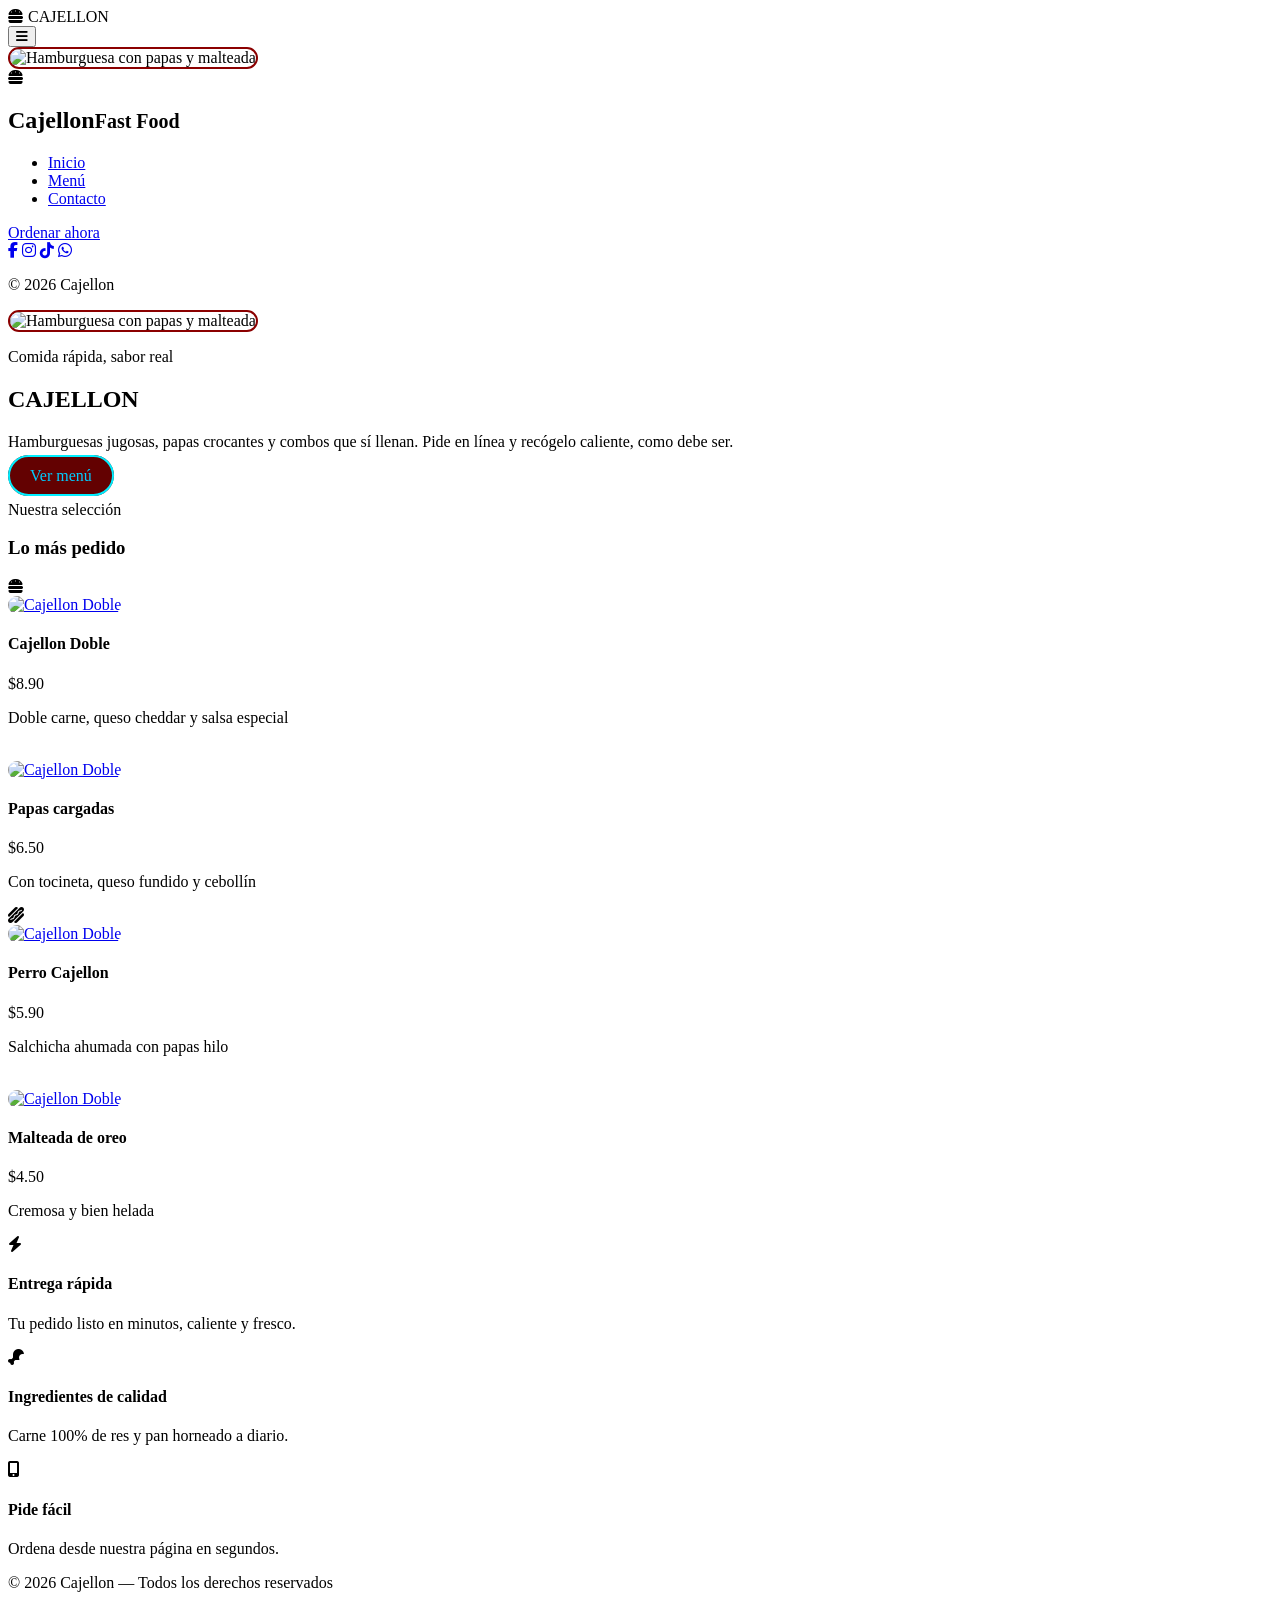
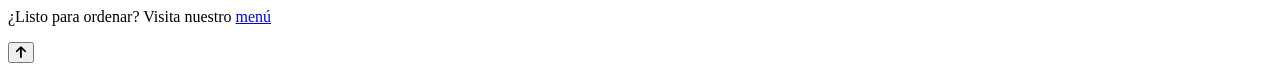
==== index.html @ 70b88466 "Add files via upload" ====
<!DOCTYPE html>
<html lang="es">
<head>
<meta charset="UTF-8">
<meta name="viewport" content="width=device-width, initial-scale=1.0">
<title>Cajellon</title>
<link rel="icon" type="image/x-icon" href="https://encrypted-tbn0.gstatic.com/images?q=tbn:ANd9GcTJsuh1MHIw3xUUK7eY2YbjCxJFNTFaQTra_5XTkmIcfSjL8shxlPJ9wDQ&s=10">
<meta name="description" content="Cajellon - Comida rápida con sabor real">
<link rel="preconnect" href="https://fonts.googleapis.com">
<link href="https://fonts.googleapis.com/css2?family=Poppins:wght@400;600;700;800&display=swap" rel="stylesheet">
<link rel="stylesheet" href="https://cdnjs.cloudflare.com/ajax/libs/font-awesome/6.5.1/css/all.min.css">
<link rel="stylesheet" href="css/style.css">
</head>
<body id="inicio">

<!-- ===================== TOPBAR (SOLO MÓVIL) ===================== -->
<div class="topbar">
  <div class="topbar__logo"><i class="fa-solid fa-burger"></i> CAJELLON</div> 
  <button class="topbar__toggle" aria-label="Abrir menú"><i class="fa-solid fa-bars"></i></button>
</div>
<div class="fondo-oscurecido"></div>

<!-- ===================== SIDEBAR ===================== -->
<aside class="sidebar">
  <div>
    <img src="https://espanol.hartfordhealthcare.org/image%20library/05e432b1-643f-4c2e-88e9-33ad09b8bb7d/unassigned/fast-food-restaurants.jpeg" alt="Hamburguesa con papas y malteada" style="width:100%;height:auto;object-fit:cover; border-radius: 500px; border: 2px solid darkred;"> <br>
    <div class="sidebar__logo">
      <i class="fa-solid fa-burger"></i>
      <h1>Cajellon<small>Fast Food</small></h1>
    </div>

    <ul class="sidebar__enlaces"> 
      <li><a href="index.html">Inicio</a></li>
      <li><a href="menu.html">Menú</a></li>
      <li><a href="contacto.html">Contacto</a></li>
    </ul>
  </div>

  <div>
    <a href="menu.html" class="sidebar__cta">Ordenar ahora</a>
    <div class="sidebar__redes">
      <a href="https://www.facebook.com/"><i class="fa-brands fa-facebook-f"></i></a>
      <a href="https://www.instagram.com/?hl=es-la"><i class="fa-brands fa-instagram"></i></a>
      <a href="https://www.tiktok.com/es/"><i class="fa-brands fa-tiktok"></i></a>
      <a href="https://wa.me/1234567890"><i class="fa-brands fa-whatsapp"></i></a>
    </div>
    <div class="sidebar__footer">
      <p>&copy; 2026 Cajellon</p>
    </div>
  </div>
</aside>

<!-- ===================== CONTENIDO PRINCIPAL ===================== -->
 
<main class="principal">
<img src="https://encrypted-tbn0.gstatic.com/images?q=tbn:ANd9GcTJsuh1MHIw3xUUK7eY2YbjCxJFNTFaQTra_5XTkmIcfSjL8shxlPJ9wDQ&s=10" alt="Hamburguesa con papas y malteada" style="width:100%;height:auto;object-fit:cover; border-radius: 500px; border: 2px solid darkred;"> <br>
  <!-- HERO -->
  <section class="hero"> 
    <div class="hero__contenido">
      <p class="eyebrow">Comida rápida, sabor real</p>
      <h2>CAJ<span>ELLON</span></h2>
      <p class="desc">Hamburguesas jugosas, papas crocantes y combos que sí llenan. Pide en línea y recógelo caliente, como debe ser.</p>
      <a href="menu.html" style="background-color: #630101; color: rgb(1, 204, 255); padding: 10px 20px; text-decoration: none; border-radius: 100px; border: 2px solid #01eeff;">Ver menú</a>
    </div>
  </section>

  <!-- GALERÍA DE PLATOS -->
  <section class="seccion" style="padding-bottom:0;">
    <div class="contenedor">
      <div class="seccion__titulo">
        <p class="eyebrow">Nuestra selección</p>
        <h3>Lo más pedido</h3>
      </div>
    </div>
  </section>

  <section class="galeria">
    <div class="plato plato--1">
      <i class="fa-solid fa-burger icono-plato"></i>
      <div class="plato__info">
        <a href="menu.html"><img src="https://espanol.hartfordhealthcare.org/image%20library/05e432b1-643f-4c2e-88e9-33ad09b8bb7d/unassigned/fast-food-restaurants.jpeg" alt="Cajellon Doble" style="width:100%;height: 270px;object-fit:cover; border-radius: 50px;"></a>
        <h4>Cajellon Doble</h4>
        <span>$8.90</span>
        <p>Doble carne, queso cheddar y salsa especial</p>
      </div>
    </div>
    <div class="plato plato--2">
      <i class="fa-solid fa-french-fries icono-plato"></i>
      <div class="plato__info">
        <a href="menu.html"><img src="https://encrypted-tbn0.gstatic.com/images?q=tbn:ANd9GcT3cqXTqRUMLAk2giXfGN7EXpndIeaY9xsa-VoioXNMzlYzjQ6WgIEt0pzm&s=10" alt="Cajellon Doble" style="width:100%;height: 270px;object-fit:cover; border-radius: 50px;"></a>
        <h4>Papas cargadas</h4>
        <span>$6.50</span>
        <p>Con tocineta, queso fundido y cebollín</p>
      </div>
    </div>
    <div class="plato plato--3">
      <i class="fa-solid fa-hotdog icono-plato"></i>
      <div class="plato__info">
        <a href="menu.html"><img src="https://encrypted-tbn0.gstatic.com/images?q=tbn:ANd9GcQVmT1IvXoxsMyOHqMV9Sb8t4myD34VxSUqww2esH6hLbySJdeYUXW0nZE&s=10" alt="Cajellon Doble" style="width:100%;height: 270px;object-fit:cover; border-radius: 50px;"></a>
        <h4>Perro Cajellon</h4>
        <span>$5.90</span>
        <p>Salchicha ahumada con papas hilo</p>
      </div>
    </div>
    <div class="plato plato--4">
      <i class="fa-solid fa-cup-straw icono-plato"></i>
      <div class="plato__info">
        <a href="menu.html"><img src="https://encrypted-tbn0.gstatic.com/images?q=tbn:ANd9GcRugWHSREF78fNsF4wAgELk_NDmMWH49yZ2ucUI-K9c3xqewybtHkeAC8I&s=10" alt="Cajellon Doble" style="width: 280px;height: 270px;object-fit:cover; border-radius: 50px;"></a>
        <h4>Malteada de oreo</h4>
        <span>$4.50</span>
        <p>Cremosa y bien helada</p>
      </div>
    </div>
  </section>

  <!-- DESTACADOS -->
  <section class="seccion">
    <div class="contenedor">
      <div class="destacados">
        <div class="destacado">
          <i class="fa-solid fa-bolt"></i>
          <h4>Entrega rápida</h4>
          <p>Tu pedido listo en minutos, caliente y fresco.</p>
        </div>
        <div class="destacado">
          <i class="fa-solid fa-drumstick-bite"></i>
          <h4>Ingredientes de calidad</h4>
          <p>Carne 100% de res y pan horneado a diario.</p>
        </div>
        <div class="destacado">
          <i class="fa-solid fa-mobile-screen-button"></i>
          <h4>Pide fácil</h4>
          <p>Ordena desde nuestra página en segundos.</p>
        </div>
      </div>
    </div>
  </section>

  <!-- PIE / BOTÓN FINAL -->
  <footer class="pie-final">
    <p>&copy; 2026 Cajellon — Todos los derechos reservados</p>
    <p style="margin-top:6px;">¿Listo para ordenar? Visita nuestro <a href="menu.html">menú</a></p>
  </footer>

</main>

<!-- Botón flotante volver arriba -->
<button class="subir" title="Volver al inicio de la página">
  <i class="fa-solid fa-arrow-up"></i>
</button>

<script src="js/main.js"></script>
</body>
</html>
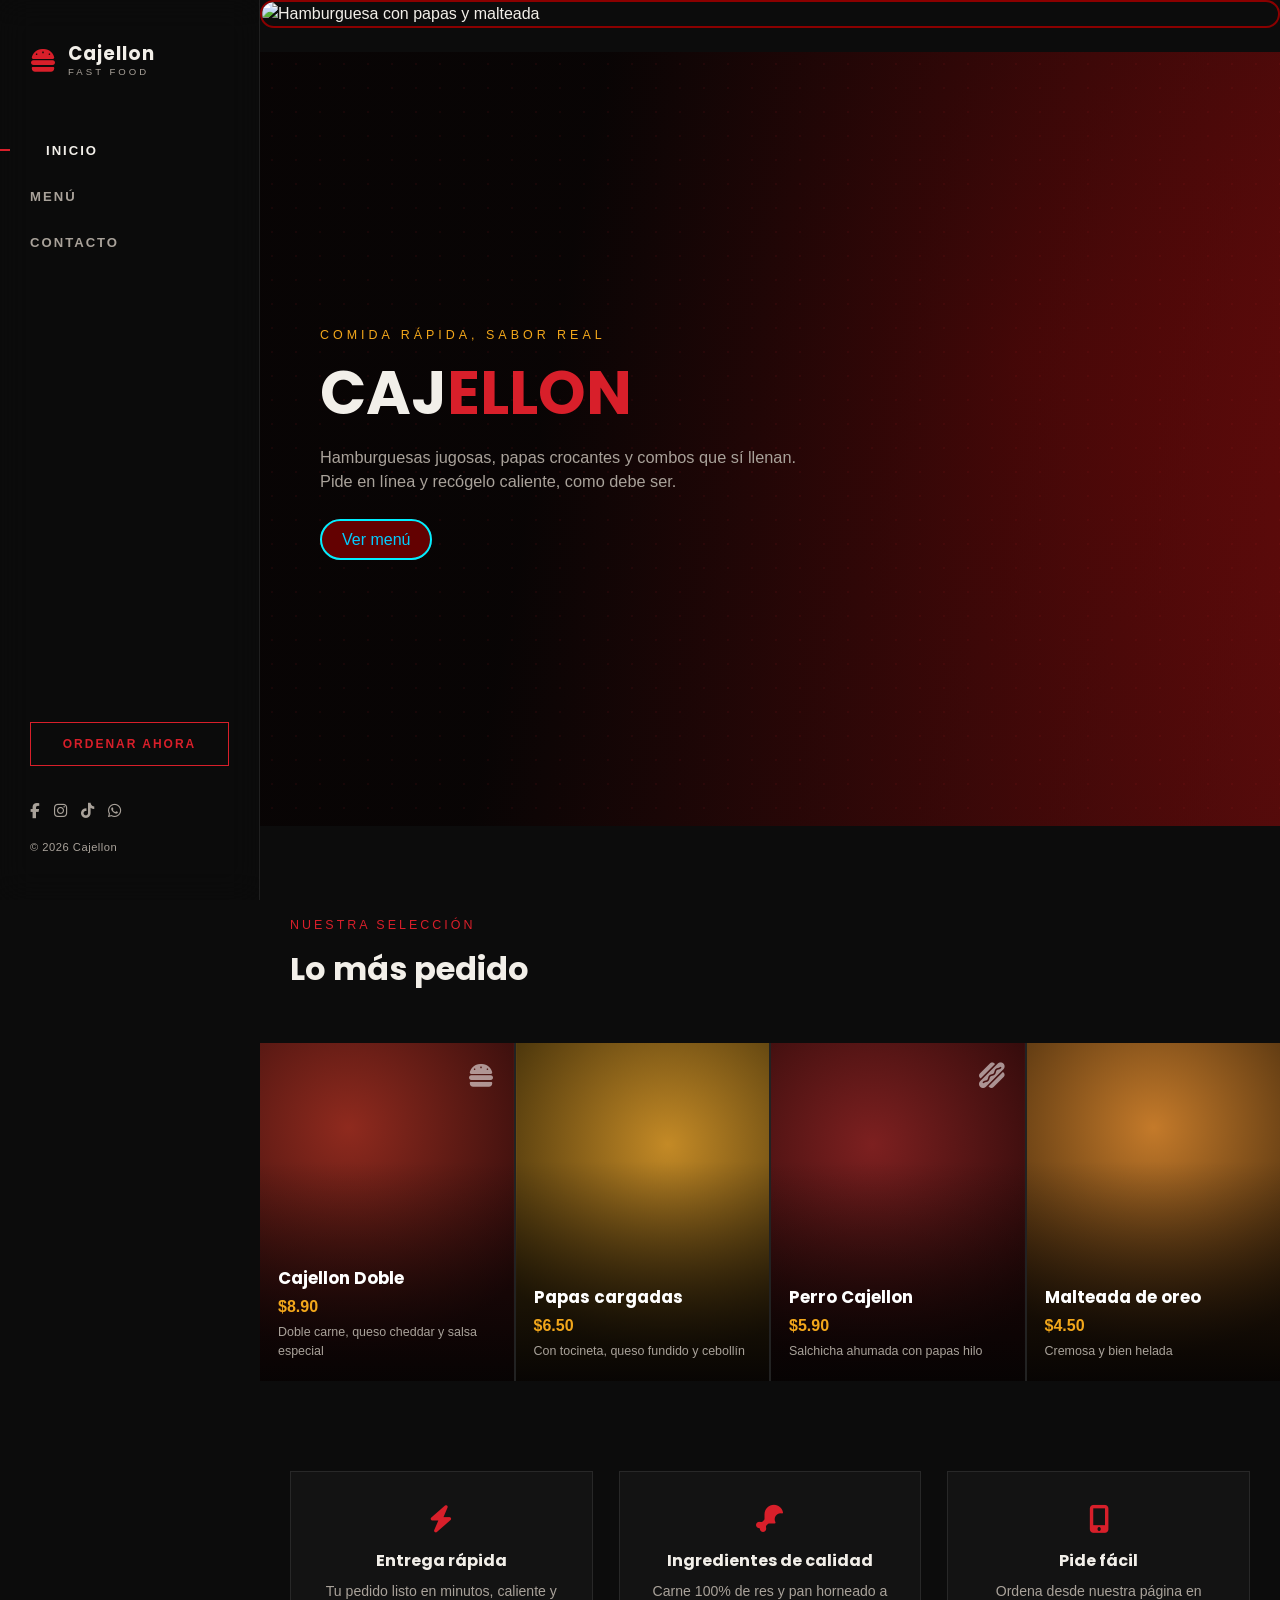
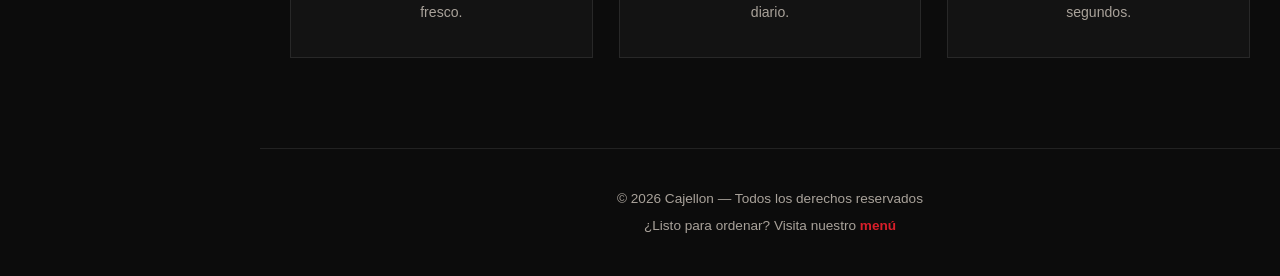
==== commit b7de94e1: "Update index.html" ====
--- a/index.html
+++ b/index.html
@@ -23,7 +23,6 @@
 <!-- ===================== SIDEBAR ===================== -->
 <aside class="sidebar">
   <div>
-    <img src="https://espanol.hartfordhealthcare.org/image%20library/05e432b1-643f-4c2e-88e9-33ad09b8bb7d/unassigned/fast-food-restaurants.jpeg" alt="Hamburguesa con papas y malteada" style="width:100%;height:auto;object-fit:cover; border-radius: 500px; border: 2px solid darkred;"> <br>
     <div class="sidebar__logo">
       <i class="fa-solid fa-burger"></i>
       <h1>Cajellon<small>Fast Food</small></h1>
--- a/css/style.css
+++ b/css/style.css
@@ -0,0 +1,639 @@
+/* =========================================================
+   CAJELLON — Fast Food
+   Hoja de estilos principal (layout con sidebar lateral)
+   ========================================================= */
+
+:root{
+  --color-fondo: #0c0c0c;
+  --color-panel: #131313;
+  --color-texto: #f2efe9;
+  --color-texto-suave: #a9a29a;
+  --color-acento: #d81f2a;      /* rojo fast-food */
+  --color-acento-2: #f2a71b;    /* amarillo mostaza */
+  --color-borde: rgba(255,255,255,0.09);
+  --sidebar-ancho: 260px;
+  --topbar-alto: 66px;
+  --fuente-titulo: 'Poppins', 'Segoe UI', sans-serif;
+  --fuente-texto: 'Segoe UI', Arial, sans-serif;
+}
+
+*{margin:0;padding:0;box-sizing:border-box;}
+html{scroll-behavior:smooth;}
+
+body{
+  background:var(--color-fondo);
+  color:var(--color-texto);
+  font-family:var(--fuente-texto);
+  line-height:1.5;
+}
+
+a{text-decoration:none;color:inherit;}
+ul{list-style:none;}
+img{max-width:100%;display:block;}
+
+.contenedor{
+  max-width:1100px;
+  margin:0 auto;
+  padding:0 30px;
+}
+
+/* =========================================================
+   SIDEBAR (NAV MINIMALISTA / TRASLÚCIDA)
+   ========================================================= */
+
+.sidebar{
+  position:fixed;
+  top:0; left:0;
+  width:var(--sidebar-ancho);
+  height:100vh;
+  background:rgba(10,10,10,0.5);
+  backdrop-filter:blur(16px) saturate(140%);
+  -webkit-backdrop-filter:blur(16px) saturate(140%);
+  border-right:1px solid var(--color-borde);
+  z-index:1000;
+  display:flex;
+  flex-direction:column;
+  justify-content:space-between;
+  padding:44px 30px;
+  transition:transform 0.50s ease;
+}
+
+.sidebar__logo{
+  display:flex;
+  align-items:center;
+  gap:12px;
+  margin-bottom:60px;
+}
+
+.sidebar__logo i{
+  font-size:1.6rem;
+  color:var(--color-acento);
+}
+
+.sidebar__logo h1{
+  font-family:var(--fuente-titulo);
+  font-size:1.15rem;
+  font-weight:700;
+  letter-spacing:1px;
+  line-height:1.1;
+}
+
+.sidebar__logo h1 small{
+  display:block;
+  font-size:.6rem;
+  font-weight:400;
+  letter-spacing:3px;
+  color:var(--color-texto-suave);
+  margin-top:3px;
+  text-transform:uppercase;
+}
+
+.sidebar__enlaces{
+  flex:1;
+}
+
+.sidebar__enlaces li{margin-bottom:22px;}
+
+.sidebar__enlaces a{
+  font-size:.82rem;
+  letter-spacing:2px;
+  text-transform:uppercase;
+  color:var(--color-texto-suave);
+  font-weight:600;
+  position:relative;
+  padding-left:0;
+  transition:color 0.50s ease, padding-left 0.50s ease;
+}
+
+.sidebar__enlaces a::before{
+  content:"";
+  position:absolute;
+  left:-30px;
+  top:50%;
+  transform:translateY(-50%);
+  width:0;
+  height:2px;
+  background:var(--color-acento);
+  transition:width .25s ease;
+}
+
+.sidebar__enlaces a:hover,
+.sidebar__enlaces a.activo{
+  color:var(--color-texto);
+  padding-left:16px;
+}
+
+.sidebar__enlaces a:hover::before,
+.sidebar__enlaces a.activo::before{
+  width:10px;
+}
+
+.sidebar__cta{
+  display:block;
+  text-align:center;
+  border:1px solid var(--color-acento);
+  color:var(--color-acento);
+  font-size:.75rem;
+  letter-spacing:2px;
+  text-transform:uppercase;
+  font-weight:700;
+  padding:12px 10px;
+  margin-bottom:34px;
+  transition:all 0.25s ease;
+}
+.sidebar__cta:hover{
+  background:var(--color-acento);
+  color:#01d9ff;
+}
+
+.sidebar__redes{
+  display:flex;
+  gap:14px;
+  margin-bottom:16px;
+}
+.sidebar__redes a{
+  color:var(--color-texto-suave);
+  font-size:.95rem;
+  transition:color .2s ease;
+}
+.sidebar__redes a:hover{color:var(--color-acento);}
+
+.sidebar__footer p{
+  font-size:.7rem;
+  color:var(--color-texto-suave);
+  letter-spacing:.5px;
+}
+
+/* --- Barra superior (solo visible en móvil) --- */
+
+.topbar{
+  display:none;
+  position:fixed;
+  top:0; left:0; right:0;
+  height:var(--topbar-alto);
+  z-index:1001;
+  align-items:center;
+  justify-content:space-between;
+  padding:0 20px;
+  background:rgba(10,10,10,0.6);
+  backdrop-filter:blur(14px);
+  border-bottom:1px solid var(--color-borde);
+}
+.topbar__logo{
+  display:flex;
+  align-items:center;
+  gap:8px;
+  font-family:var(--fuente-titulo);
+  font-weight:700;
+  letter-spacing:1px;
+  font-size:1rem;
+}
+.topbar__logo i{color:var(--color-acento);}
+.topbar__toggle{
+  background:none;
+  border:none;
+  color:var(--color-texto);
+  font-size:1.3rem;
+  cursor:pointer;
+}
+
+.fondo-oscurecido{
+  display:none;
+  position:fixed;
+  inset:0;
+  background:rgba(0,0,0,0.6);
+  z-index:999;
+}
+.fondo-oscurecido.visible{display:block;}
+
+@media (max-width:920px){
+  .topbar{display:flex;}
+  .sidebar{
+    transform:translateX(-100%);
+    box-shadow:0 0 40px rgba(0,0,0,.6);
+  }
+  .sidebar.abierta{transform:translateX(0);}
+}
+
+/* =========================================================
+   CONTENIDO PRINCIPAL
+   ========================================================= */
+
+.principal{
+  margin-left:var(--sidebar-ancho);
+  min-height:100vh;
+}
+
+@media (max-width:920px){
+  .principal{
+    margin-left:0;
+    padding-top:var(--topbar-alto);
+  }
+}
+/* =========================================================
+   HERO (INICIO)
+   ========================================================= */
+
+.hero{
+  position:relative;
+  min-height:86vh;
+  display:flex;
+  align-items:center;
+  overflow:hidden;
+  background:
+    linear-gradient(100deg, rgba(8,4,4,0.94) 30%, rgba(140,10,10,0.55) 100%),
+    radial-gradient(circle at 75% 40%, #4a0a0a, #0c0c0c 65%);
+}
+
+.hero::after{
+  content:"";
+  position:absolute;
+  inset:0;
+  background-image:radial-gradient(rgba(216,31,42,0.12) 1px, transparent 1px);
+  background-size:24px 24px;
+  opacity:.6;
+}
+
+.hero__contenido{
+  position:relative;
+  z-index:2;
+  padding:0 60px;
+  max-width:620px;
+}
+
+.hero__contenido p.eyebrow{
+  color:var(--color-acento-2);
+  letter-spacing:4px;
+  text-transform:uppercase;
+  font-size:.78rem;
+  margin-bottom:16px;
+}
+
+.hero__contenido h2{
+  font-family:var(--fuente-titulo);
+  font-size:clamp(2.4rem,5vw,3.8rem);
+  font-weight:700;
+  line-height:1.05;
+  margin-bottom:20px;
+}
+
+.hero__contenido h2 span{color:var(--color-acento);}
+
+.hero__contenido p.desc{
+  color:var(--color-texto-suave);
+  font-size:1.02rem;
+  margin-bottom:34px;
+  max-width:480px;
+}
+
+.btn{
+  display:inline-block;
+  padding:15px 34px;
+  background:var(--color-acento);
+  color:#fff;
+  font-weight:700;
+  letter-spacing:1px;
+  text-transform:uppercase;
+  font-size:.82rem;
+  border:none;
+  cursor:pointer;
+  transition:background .2s ease, transform .2s ease;
+}
+.btn:hover{background:#b81420; transform:translateY(-2px);}
+
+.btn--outline{
+  background:transparent;
+  border:1px solid var(--color-texto);
+  color:var(--color-texto);
+}
+.btn--outline:hover{
+  background:var(--color-texto);
+  color:#000;
+}
+
+@media (max-width:600px){
+  .hero__contenido{padding:0 26px;}
+}
+
+/* =========================================================
+   SECCIONES GENERALES
+   ========================================================= */
+
+.seccion{padding:90px 0;}
+
+.seccion__titulo{margin-bottom:50px;}
+
+.seccion__titulo p.eyebrow{
+  color:var(--color-acento);
+  letter-spacing:3px;
+  text-transform:uppercase;
+  font-size:.78rem;
+  margin-bottom:10px;
+}
+
+.seccion__titulo h3{
+  font-family:var(--fuente-titulo);
+  font-size:2rem;
+  font-weight:700;
+}
+
+/* =========================================================
+   GALERÍA DE PLATOS (HOME) — comida rápida
+   ========================================================= */
+
+.galeria{
+  display:grid;
+  grid-template-columns:repeat(4,1fr);
+  gap:2px;
+  background:var(--color-borde);
+}
+
+.plato{
+  position:relative;
+  aspect-ratio:3/4;
+  overflow:hidden;
+  background-size:cover;
+  background-position:center;
+  display:flex;
+  align-items:flex-end;
+}
+
+.plato::before{
+  content:"";
+  position:absolute;
+  inset:0;
+  background:linear-gradient(180deg, transparent 35%, rgba(5,3,3,0.94) 100%);
+}
+
+.plato i.icono-plato{
+  position:absolute;
+  top:20px;
+  right:20px;
+  font-size:1.6rem;
+  color:rgba(255,255,255,0.55);
+  z-index:2;
+}
+
+.plato__info{
+  position:relative;
+  z-index:2;
+  padding:20px 18px;
+}
+
+.plato__info h4{
+  font-family:var(--fuente-titulo);
+  font-size:1.05rem;
+  color:#fff;
+  margin-bottom:4px;
+}
+.plato__info span{
+  color:var(--color-acento-2);
+  font-weight:700;
+}
+.plato__info p{
+  font-size:.78rem;
+  color:var(--color-texto-suave);
+  margin-top:4px;
+}
+
+.plato--1{background-color:#5c1414; background-image:radial-gradient(circle at 35% 25%,#8f2a1e,#2b0a0a 75%);}
+.plato--2{background-color:#5a4310; background-image:radial-gradient(circle at 60% 30%,#c48a26,#3a2a08 75%);}
+.plato--3{background-color:#4a1414; background-image:radial-gradient(circle at 40% 30%,#7d2020,#240707 80%);}
+.plato--4{background-color:#5c3a10; background-image:radial-gradient(circle at 50% 25%,#c47a2a,#331f08 80%);}
+
+@media (max-width:900px){.galeria{grid-template-columns:repeat(2,1fr);}}
+@media (max-width:520px){.galeria{grid-template-columns:1fr;}}
+
+/* =========================================================
+   DESTACADOS (HOME)
+   ========================================================= */
+
+.destacados{
+  display:grid;
+  grid-template-columns:repeat(3,1fr);
+  gap:26px;
+}
+.destacado{
+  text-align:center;
+  padding:34px 20px;
+  border:1px solid var(--color-borde);
+  background:var(--color-panel);
+}
+.destacado i{font-size:1.7rem;color:var(--color-acento);margin-bottom:16px;}
+.destacado h4{font-family:var(--fuente-titulo);margin-bottom:8px;}
+.destacado p{color:var(--color-texto-suave);font-size:.88rem;}
+
+@media (max-width:820px){.destacados{grid-template-columns:1fr;}}
+
+/* =========================================================
+   BOTÓN VOLVER AL INICIO
+   ========================================================= */
+
+.subir{
+  position:fixed;
+  right:26px;
+  bottom:26px;
+  width:52px;
+  height:52px;
+  border-radius:50%;
+  background:var(--color-acento);
+  color:#fff;
+  display:flex;
+  align-items:center;
+  justify-content:center;
+  font-size:1.15rem;
+  cursor:pointer;
+  border:none;
+  box-shadow:0 8px 22px rgba(0,0,0,.5);
+  opacity:0;
+  visibility:hidden;
+  transform:translateY(10px);
+  transition:opacity .3s ease, transform .3s ease, background .3s ease;
+  z-index:900;
+}
+.subir.visible{opacity:1;visibility:visible;transform:translateY(0);}
+.subir:hover{background:#b81420;}
+
+.pie-final{
+  text-align:center;
+  padding:40px 30px;
+  border-top:1px solid var(--color-borde);
+  color:var(--color-texto-suave);
+  font-size:.85rem;
+}
+.pie-final a{color:var(--color-acento);font-weight:600;}
+
+/* =========================================================
+   PÁGINA MENÚ
+   ========================================================= */
+
+.menu-layout{
+  display:grid;
+  grid-template-columns:1.6fr 1fr;
+  gap:40px;
+  align-items:flex-start;
+}
+
+.categoria-titulo{
+  font-family:var(--fuente-titulo);
+  color:var(--color-acento-2);
+  font-size:1.05rem;
+  letter-spacing:1px;
+  text-transform:uppercase;
+  margin:34px 0 16px;
+  padding-bottom:8px;
+  border-bottom:1px solid var(--color-borde);
+}
+.categoria-titulo:first-child{margin-top:0;}
+
+.plato-item{
+  display:flex;
+  align-items:center;
+  gap:16px;
+  padding:16px 14px;
+  transition:background .2s ease;
+}
+.plato-item:hover{background:rgba(255,255,255,0.03);}
+
+.plato-item__icono{
+  width:54px;
+  height:54px;
+  flex-shrink:0;
+  background:linear-gradient(135deg,#8f2a1e,#2b0a0a);
+  display:flex;
+  align-items:center;
+  justify-content:center;
+  color:#fff;
+  font-size:1.25rem;
+}
+
+.plato-item__info{flex:1;}
+.plato-item__info h4{font-size:1rem;margin-bottom:3px;}
+.plato-item__info p{font-size:.8rem;color:var(--color-texto-suave);}
+
+.plato-item__precio{
+  color:var(--color-acento-2);
+  font-weight:700;
+  min-width:60px;
+  text-align:right;
+}
+
+.plato-item__agregar{
+  width:36px;
+  height:36px;
+  border-radius:50%;
+  border:1px solid var(--color-acento);
+  background:transparent;
+  color:var(--color-acento);
+  font-size:1.05rem;
+  cursor:pointer;
+  transition:all .2s ease;
+}
+.plato-item__agregar:hover{background:var(--color-acento);color:#fff;}
+.plato-item__agregar.agregado{background:var(--color-acento);color:#fff;transform:scale(1.15);}
+
+/* --- Panel de pedido --- */
+
+.panel-pedido{
+  position:sticky;
+  top:24px;
+  background:var(--color-panel);
+  border:1px solid var(--color-borde);
+  padding:26px;
+}
+.panel-pedido h4{
+  font-family:var(--fuente-titulo);
+  margin-bottom:18px;
+  color:var(--color-acento);
+  text-transform:uppercase;
+  font-size:.95rem;
+  letter-spacing:1px;
+}
+
+.pedido-lista{min-height:60px;max-height:260px;overflow-y:auto;margin-bottom:16px;}
+.pedido-vacio{color:var(--color-texto-suave);font-size:.85rem;text-align:center;padding:20px 0;}
+.pedido-item{
+  display:flex;justify-content:space-between;align-items:center;
+  font-size:.87rem;padding:8px 0;border-bottom:1px dashed var(--color-borde);
+}
+.pedido-item__cant{color:var(--color-acento-2);font-weight:700;margin-right:6px;}
+.pedido-item__quitar{background:none;border:none;color:var(--color-acento);cursor:pointer;font-size:.95rem;}
+
+.pedido-total{
+  display:flex;justify-content:space-between;font-weight:700;
+  padding:12px 0;border-top:1px solid var(--color-borde);margin-bottom:16px;
+}
+.pedido-total span:last-child{color:var(--color-acento-2);}
+
+.panel-pedido label{display:block;font-size:.78rem;color:var(--color-texto-suave);margin-bottom:8px;text-transform:uppercase;letter-spacing:.5px;}
+.panel-pedido textarea,
+.panel-pedido input[type="text"]{
+  width:100%;
+  background:rgba(0, 0, 0, 0.3);
+  border:1px solid var(--color-borde);
+  color:var(--color-texto);
+  padding:12px;
+  font-family:var(--fuente-texto);
+  font-size:.87rem;
+  margin-bottom:16px;
+  resize:vertical;
+}
+.panel-pedido textarea:focus,
+.panel-pedido input[type="text"]:focus{outline:1px solid var(--color-acento);}
+.panel-pedido .btn{width:100%;}
+
+.mensaje-confirmacion{
+  display:none;margin-top:14px;
+  background:rgba(216,31,42,0.12);
+  border:1px solid var(--color-acento);
+  color:#ff9da2;
+  padding:12px;font-size:.82rem;text-align:center;
+}
+.mensaje-confirmacion.visible{display:block;}
+
+@media (max-width:900px){
+  .menu-layout{grid-template-columns:1fr;}
+  .panel-pedido{position:relative;top:0;}
+}
+
+/* =========================================================
+   PÁGINA CONTACTO
+   ========================================================= */
+
+.contacto-layout{
+  display:grid;
+  grid-template-columns:1fr 1fr;
+  gap:40px;
+}
+.contacto-tarjeta{
+  background:var(--color-panel);
+  border:1px solid var(--color-borde);
+  padding:30px;
+}
+.contacto-fila{display:flex;gap:16px;align-items:flex-start;margin-bottom:22px;}
+.contacto-fila i{
+  width:42px;height:42px;border-radius:50%;
+  background:rgba(216,31,42,0.14);
+  color:var(--color-acento);
+  display:flex;align-items:center;justify-content:center;flex-shrink:0;
+}
+.contacto-fila h5{font-size:.95rem;margin-bottom:4px;}
+.contacto-fila p, .contacto-fila a{color:var(--color-texto-suave);font-size:.87rem;}
+
+.horario-tabla{width:100%;border-collapse:collapse;font-size:.87rem;}
+.horario-tabla td{padding:8px 0;border-bottom:1px dashed var(--color-borde);color:var(--color-texto-suave);}
+.horario-tabla td:last-child{text-align:right;color:var(--color-texto);}
+
+.redes{display:flex;gap:12px;margin-top:20px;}
+.redes a{
+  width:42px;height:42px;border-radius:50%;
+  border:1px solid var(--color-borde);
+  display:flex;align-items:center;justify-content:center;
+  transition:all .2s ease;
+}
+.redes a:hover{background:var(--color-acento);border-color:var(--color-acento);color:#fff;}
+
+.mapa-caja{border:1px solid var(--color-borde);overflow:hidden;min-height:100%;}
+.mapa-caja iframe{width:100%;height:100%;min-height:420px;border:0;filter:grayscale(0.5) invert(0.92) contrast(0.9);}
+
+@media (max-width:900px){.contacto-layout{grid-template-columns:1fr;}}
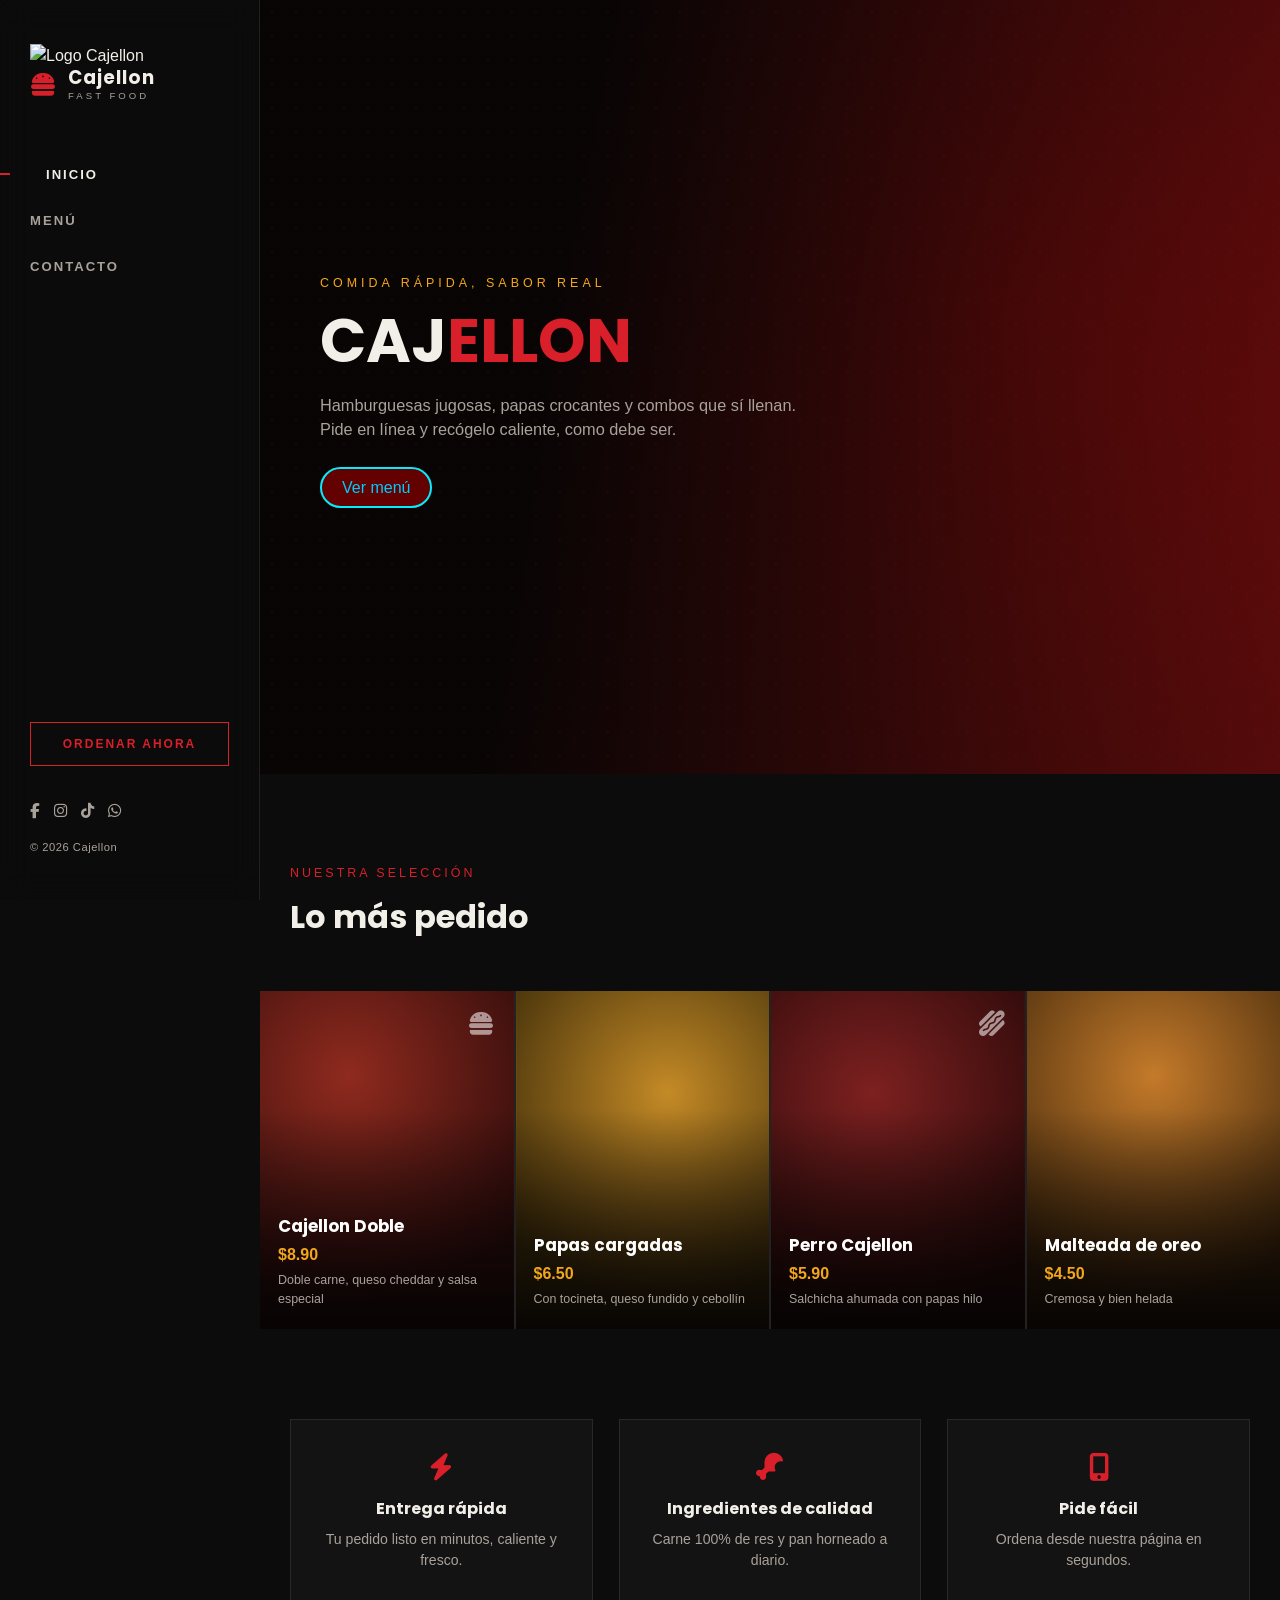
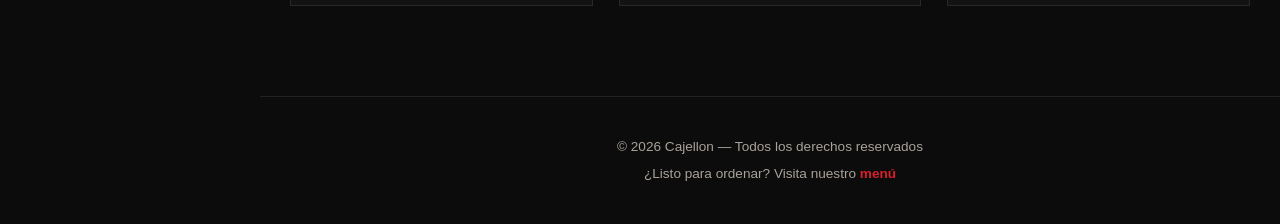
==== commit 5ed59f54: "Add logo image to sidebar in index.html" ====
--- a/index.html
+++ b/index.html
@@ -23,6 +23,7 @@
 <!-- ===================== SIDEBAR ===================== -->
 <aside class="sidebar">
   <div>
+    <img src="https://encrypted-tbn0.gstatic.com/images?q=tbn:ANd9GcTJsuh1MHIw3xUUK7eY2YbjCxJFNTFaQTra_5XTkmIcfSjL8shxlPJ9wDQ&s=10" alt="Logo Cajellon" class="sidebar__imagen">
     <div class="sidebar__logo">
       <i class="fa-solid fa-burger"></i>
       <h1>Cajellon<small>Fast Food</small></h1>
@@ -52,7 +53,7 @@
 <!-- ===================== CONTENIDO PRINCIPAL ===================== -->
  
 <main class="principal">
-<img src="https://encrypted-tbn0.gstatic.com/images?q=tbn:ANd9GcTJsuh1MHIw3xUUK7eY2YbjCxJFNTFaQTra_5XTkmIcfSjL8shxlPJ9wDQ&s=10" alt="Hamburguesa con papas y malteada" style="width:100%;height:auto;object-fit:cover; border-radius: 500px; border: 2px solid darkred;"> <br>
+
   <!-- HERO -->
   <section class="hero"> 
     <div class="hero__contenido">
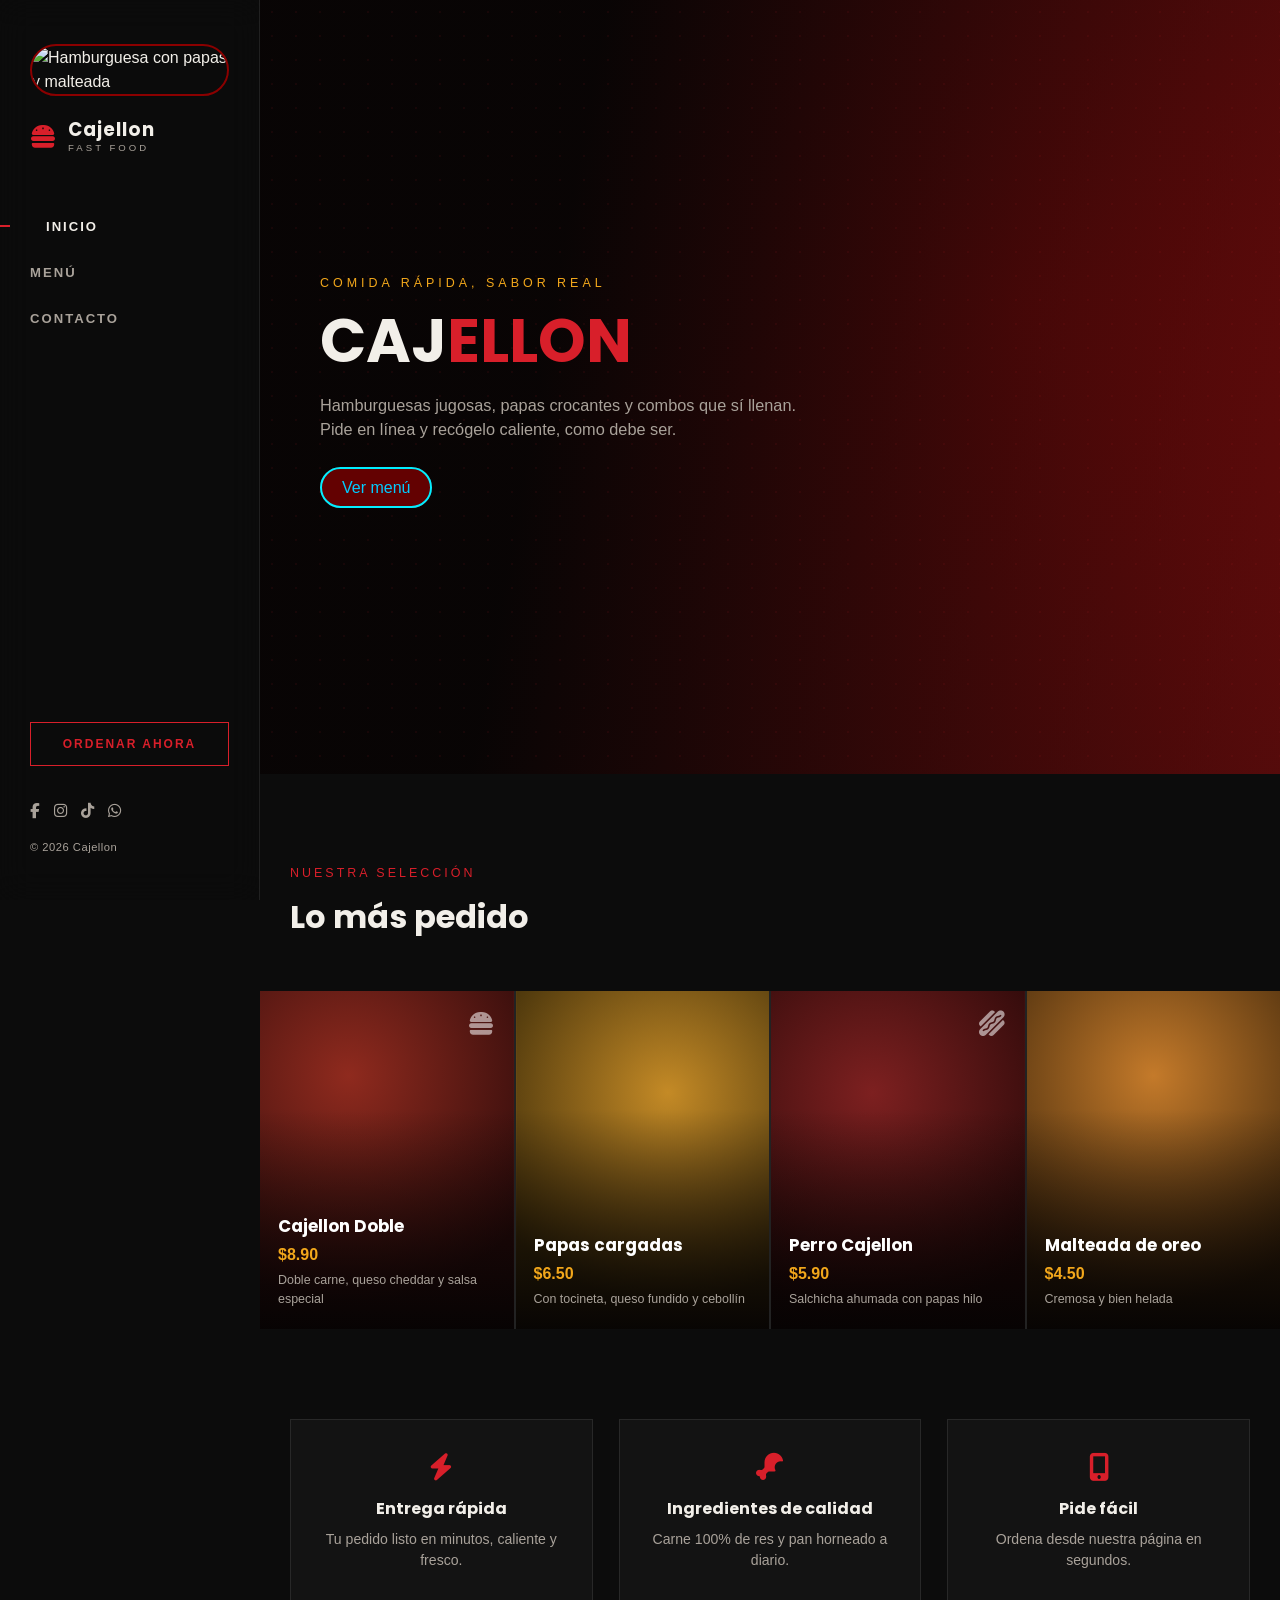
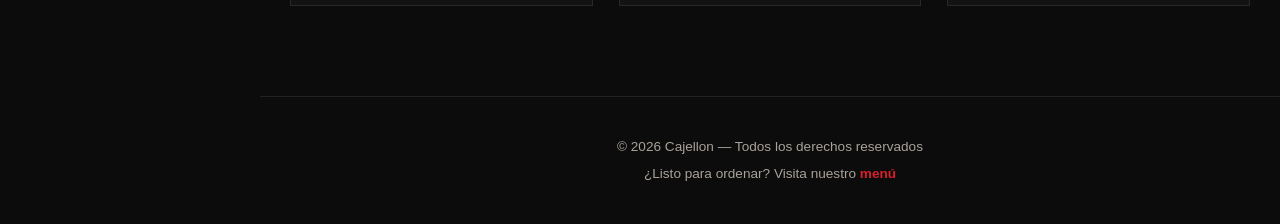
==== commit e0c57029: "Change sidebar logo image and styling Updated the sidebar image to a new hamburger image with stylin" ====
--- a/index.html
+++ b/index.html
@@ -23,7 +23,7 @@
 <!-- ===================== SIDEBAR ===================== -->
 <aside class="sidebar">
   <div>
-    <img src="https://encrypted-tbn0.gstatic.com/images?q=tbn:ANd9GcTJsuh1MHIw3xUUK7eY2YbjCxJFNTFaQTra_5XTkmIcfSjL8shxlPJ9wDQ&s=10" alt="Logo Cajellon" class="sidebar__imagen">
+    <img src="https://espanol.hartfordhealthcare.org/image%20library/05e432b1-643f-4c2e-88e9-33ad09b8bb7d/unassigned/fast-food-restaurants.jpeg" alt="Hamburguesa con papas y malteada" style="width:100%;height:auto;object-fit:cover; border-radius: 500px; border: 2px solid darkred;"> <br>
     <div class="sidebar__logo">
       <i class="fa-solid fa-burger"></i>
       <h1>Cajellon<small>Fast Food</small></h1>
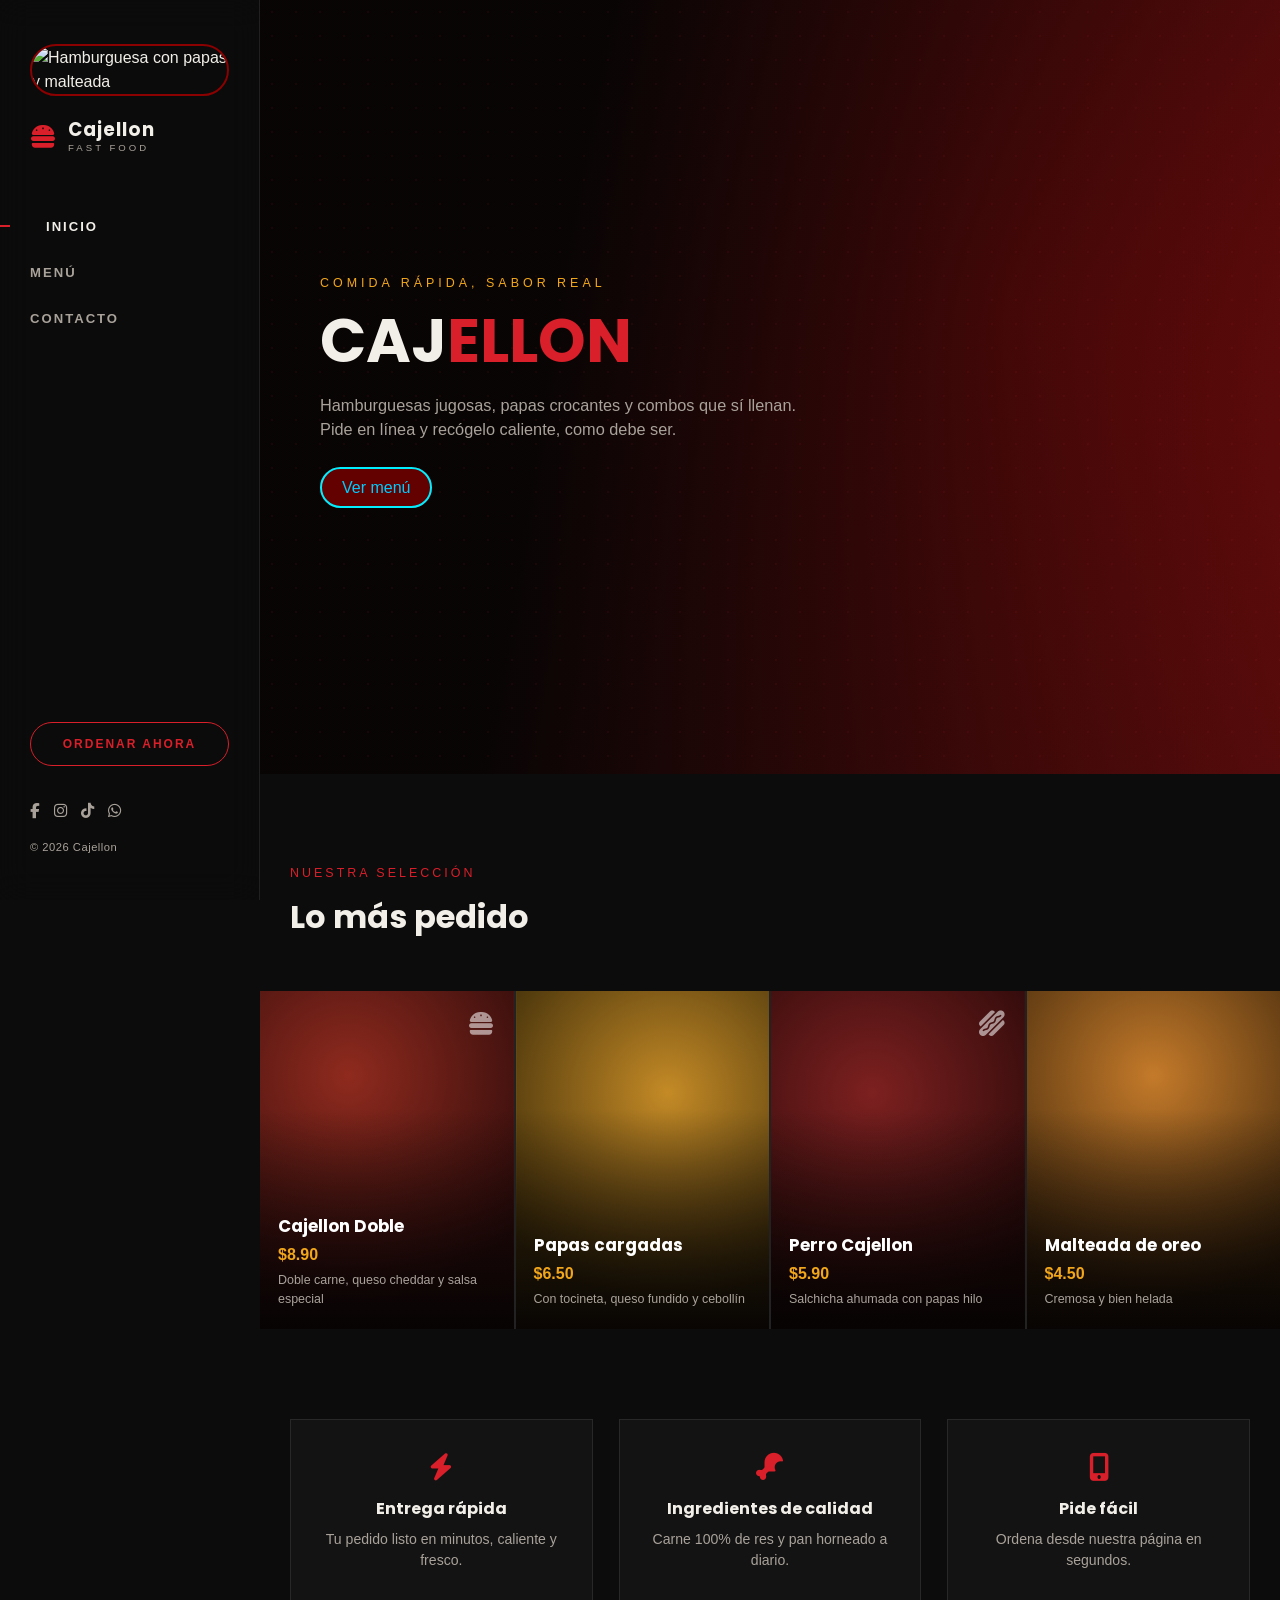
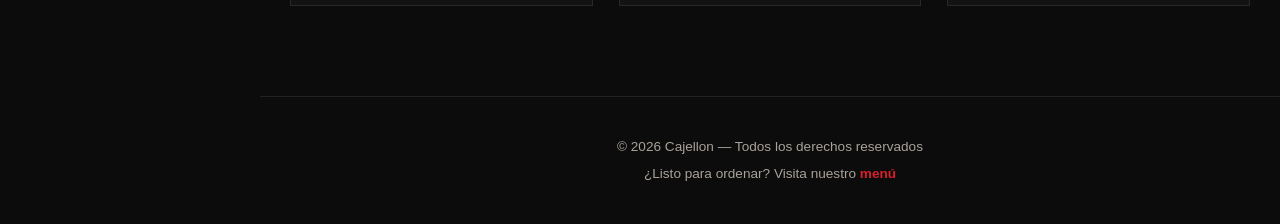
==== commit 02042992: "Add border radius to 'Ordenar ahora' link Updated the 'Ordenar ahora' link to have a border radius." ====
--- a/index.html
+++ b/index.html
@@ -37,7 +37,7 @@
   </div>
 
   <div>
-    <a href="menu.html" class="sidebar__cta">Ordenar ahora</a>
+    <a href="menu.html" class="sidebar__cta" style="border-radius: 150px;">Ordenar ahora</a>
     <div class="sidebar__redes">
       <a href="https://www.facebook.com/"><i class="fa-brands fa-facebook-f"></i></a>
       <a href="https://www.instagram.com/?hl=es-la"><i class="fa-brands fa-instagram"></i></a>
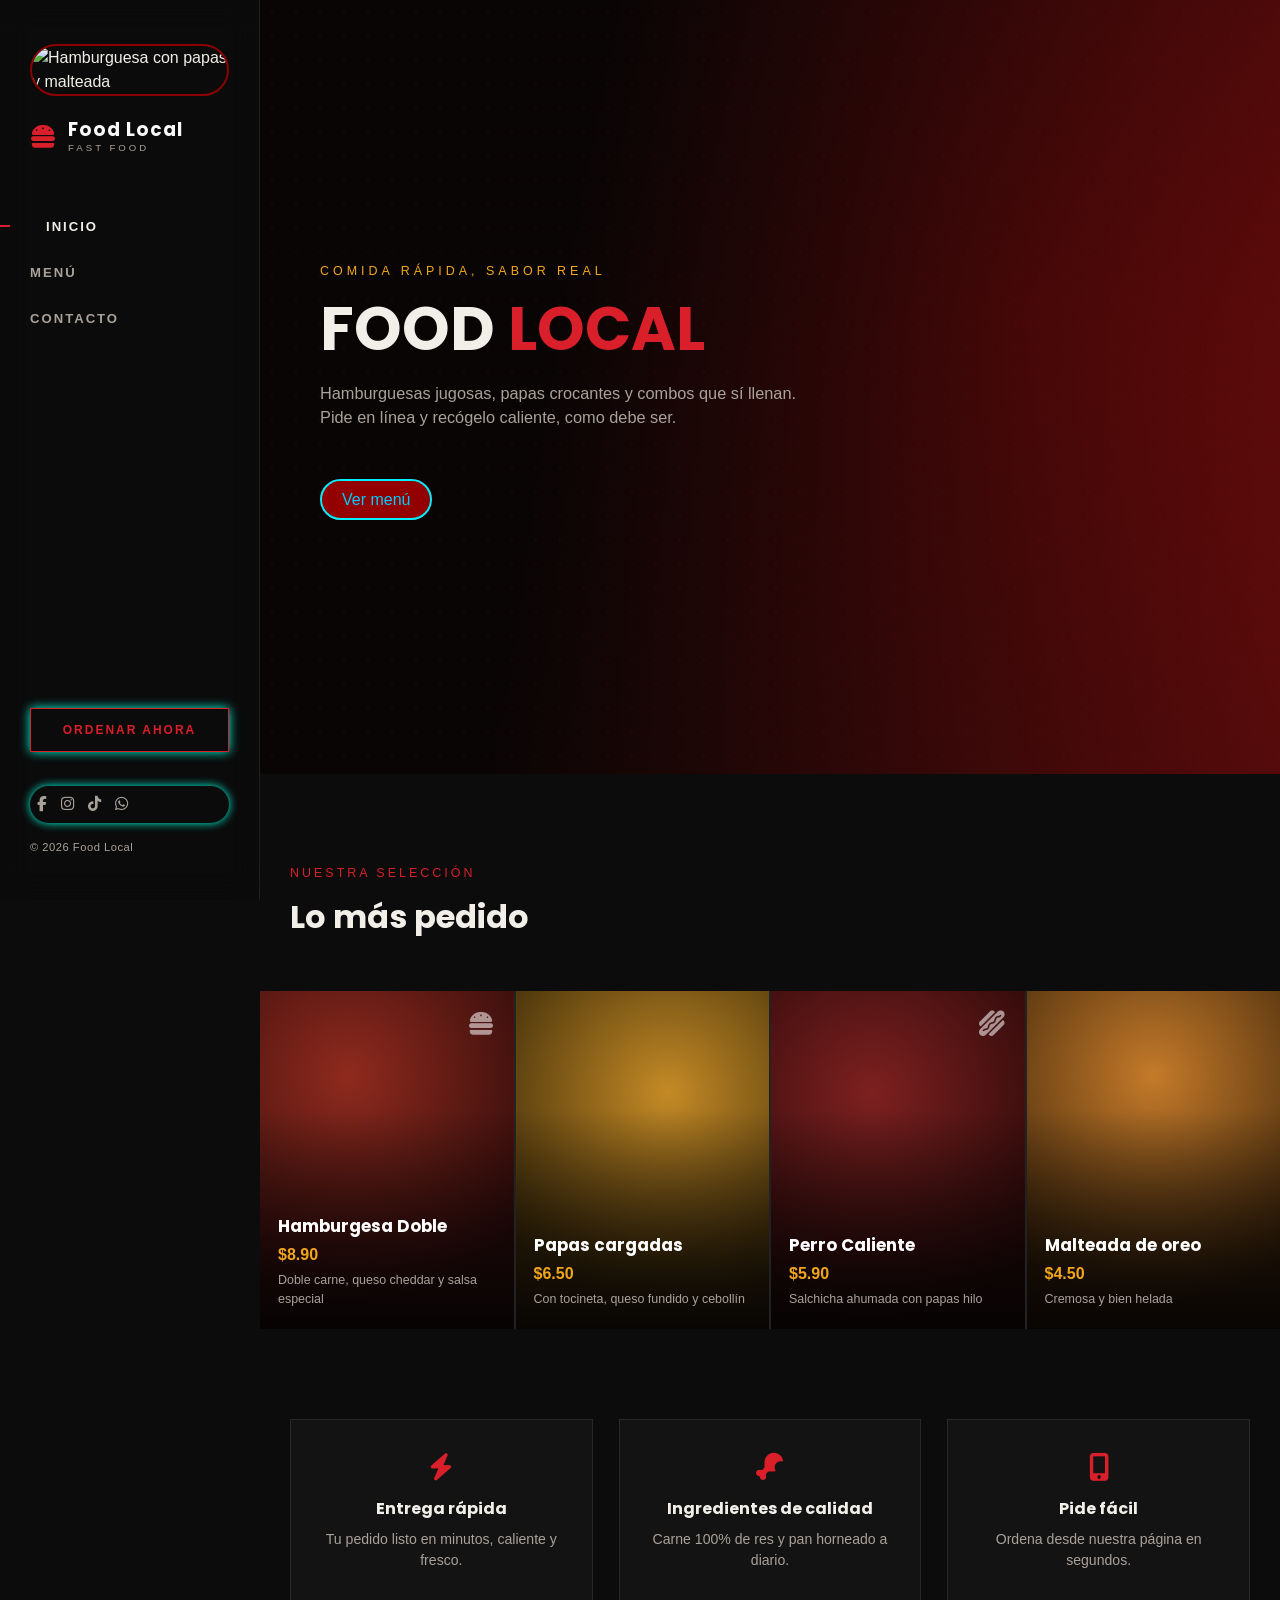
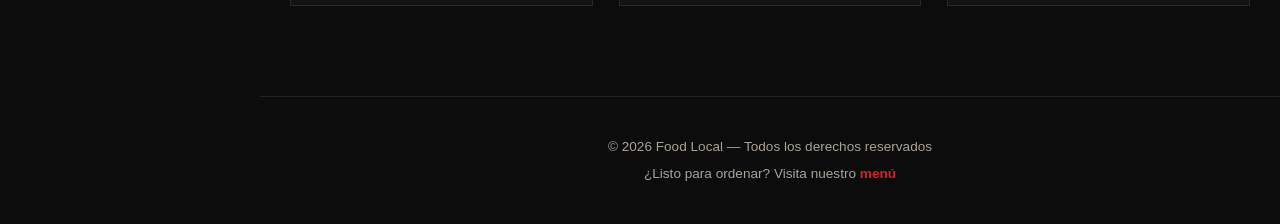
==== commit 2fa3123d: "Rename 'Cajellon' to 'Food Local' in index.html" ====
--- a/index.html
+++ b/index.html
@@ -3,9 +3,9 @@
 <head>
 <meta charset="UTF-8">
 <meta name="viewport" content="width=device-width, initial-scale=1.0">
-<title>Cajellon</title>
+<title>Food Local</title>
 <link rel="icon" type="image/x-icon" href="https://encrypted-tbn0.gstatic.com/images?q=tbn:ANd9GcTJsuh1MHIw3xUUK7eY2YbjCxJFNTFaQTra_5XTkmIcfSjL8shxlPJ9wDQ&s=10">
-<meta name="description" content="Cajellon - Comida rápida con sabor real">
+<meta name="description" content="Food Local - Comida rápida con sabor real">
 <link rel="preconnect" href="https://fonts.googleapis.com">
 <link href="https://fonts.googleapis.com/css2?family=Poppins:wght@400;600;700;800&display=swap" rel="stylesheet">
 <link rel="stylesheet" href="https://cdnjs.cloudflare.com/ajax/libs/font-awesome/6.5.1/css/all.min.css">
@@ -15,8 +15,8 @@
 
 <!-- ===================== TOPBAR (SOLO MÓVIL) ===================== -->
 <div class="topbar">
-  <div class="topbar__logo"><i class="fa-solid fa-burger"></i> CAJELLON</div> 
-  <button class="topbar__toggle" aria-label="Abrir menú"><i class="fa-solid fa-bars"></i></button>
+  <div class="topbar__logo"><i class="fa-solid fa-burger"></i><a href="index.html" style="text-decoration: none; color: aqua;">FOOD LOCAL</a></div> 
+  <button class="topbar__toggle" aria-label="Abrir menú" style="color: aqua;"><i class="fa-solid fa-bars"></i></button>
 </div>
 <div class="fondo-oscurecido"></div>
 
@@ -25,8 +25,8 @@
   <div>
     <img src="https://espanol.hartfordhealthcare.org/image%20library/05e432b1-643f-4c2e-88e9-33ad09b8bb7d/unassigned/fast-food-restaurants.jpeg" alt="Hamburguesa con papas y malteada" style="width:100%;height:auto;object-fit:cover; border-radius: 500px; border: 2px solid darkred;"> <br>
     <div class="sidebar__logo">
-      <i class="fa-solid fa-burger"></i>
-      <h1>Cajellon<small>Fast Food</small></h1>
+      <i class="fa-solid fa-burger"></i><a href="index.html" style="text-decoration: none; color: rgb(250, 250, 250);">
+      <h1>Food Local<small>Fast Food</small></h1></a>
     </div>
 
     <ul class="sidebar__enlaces"> 
@@ -35,17 +35,17 @@
       <li><a href="contacto.html">Contacto</a></li>
     </ul>
   </div>
-
+  <br>
   <div>
-    <a href="menu.html" class="sidebar__cta" style="border-radius: 150px;">Ordenar ahora</a>
-    <div class="sidebar__redes">
+    <a href="menu.html" class="sidebar__cta" style="box-shadow: 0px 0px 10px rgb(0, 255, 221);">Ordenar ahora</a>
+    <div class="sidebar__redes" style="margin-top: 20px; box-shadow: 0px 0px 10px rgb(0, 255, 221); padding: 7px; border-radius: 50px; background-color: #00000000;">
       <a href="https://www.facebook.com/"><i class="fa-brands fa-facebook-f"></i></a>
       <a href="https://www.instagram.com/?hl=es-la"><i class="fa-brands fa-instagram"></i></a>
       <a href="https://www.tiktok.com/es/"><i class="fa-brands fa-tiktok"></i></a>
       <a href="https://wa.me/1234567890"><i class="fa-brands fa-whatsapp"></i></a>
     </div>
     <div class="sidebar__footer">
-      <p>&copy; 2026 Cajellon</p>
+      <p>&copy; 2026 Food Local</p>
     </div>
   </div>
 </aside>
@@ -54,13 +54,13 @@
  
 <main class="principal">
 
-  <!-- HERO -->
   <section class="hero"> 
     <div class="hero__contenido">
       <p class="eyebrow">Comida rápida, sabor real</p>
-      <h2>CAJ<span>ELLON</span></h2>
+      <h2>FOOD <span>LOCAL</span></h2>
       <p class="desc">Hamburguesas jugosas, papas crocantes y combos que sí llenan. Pide en línea y recógelo caliente, como debe ser.</p>
-      <a href="menu.html" style="background-color: #630101; color: rgb(1, 204, 255); padding: 10px 20px; text-decoration: none; border-radius: 100px; border: 2px solid #01eeff;">Ver menú</a>
+      <br>
+      <a href="menu.html" style="background-color: #920000; color: rgb(1, 204, 255); padding: 10px 20px; text-decoration: none; border-radius: 100px; border: 2px solid #01eeff;">Ver menú</a>
     </div>
   </section>
 
@@ -78,8 +78,8 @@
     <div class="plato plato--1">
       <i class="fa-solid fa-burger icono-plato"></i>
       <div class="plato__info">
-        <a href="menu.html"><img src="https://espanol.hartfordhealthcare.org/image%20library/05e432b1-643f-4c2e-88e9-33ad09b8bb7d/unassigned/fast-food-restaurants.jpeg" alt="Cajellon Doble" style="width:100%;height: 270px;object-fit:cover; border-radius: 50px;"></a>
-        <h4>Cajellon Doble</h4>
+        <a href="menu.html"><img src="https://espanol.hartfordhealthcare.org/image%20library/05e432b1-643f-4c2e-88e9-33ad09b8bb7d/unassigned/fast-food-restaurants.jpeg" alt="Hamburgesa Doble" style="width:100%;height: 270px;object-fit:cover; border-radius: 50px;"></a>
+        <h4>Hamburgesa Doble</h4>
         <span>$8.90</span>
         <p>Doble carne, queso cheddar y salsa especial</p>
       </div>
@@ -87,7 +87,7 @@
     <div class="plato plato--2">
       <i class="fa-solid fa-french-fries icono-plato"></i>
       <div class="plato__info">
-        <a href="menu.html"><img src="https://encrypted-tbn0.gstatic.com/images?q=tbn:ANd9GcT3cqXTqRUMLAk2giXfGN7EXpndIeaY9xsa-VoioXNMzlYzjQ6WgIEt0pzm&s=10" alt="Cajellon Doble" style="width:100%;height: 270px;object-fit:cover; border-radius: 50px;"></a>
+        <a href="menu.html"><img src="https://encrypted-tbn0.gstatic.com/images?q=tbn:ANd9GcT3cqXTqRUMLAk2giXfGN7EXpndIeaY9xsa-VoioXNMzlYzjQ6WgIEt0pzm&s=10" alt="Papas cargadas" style="width:100%;height: 270px;object-fit:cover; border-radius: 50px;"></a>
         <h4>Papas cargadas</h4>
         <span>$6.50</span>
         <p>Con tocineta, queso fundido y cebollín</p>
@@ -96,8 +96,8 @@
     <div class="plato plato--3">
       <i class="fa-solid fa-hotdog icono-plato"></i>
       <div class="plato__info">
-        <a href="menu.html"><img src="https://encrypted-tbn0.gstatic.com/images?q=tbn:ANd9GcQVmT1IvXoxsMyOHqMV9Sb8t4myD34VxSUqww2esH6hLbySJdeYUXW0nZE&s=10" alt="Cajellon Doble" style="width:100%;height: 270px;object-fit:cover; border-radius: 50px;"></a>
-        <h4>Perro Cajellon</h4>
+        <a href="menu.html"><img src="https://encrypted-tbn0.gstatic.com/images?q=tbn:ANd9GcQVmT1IvXoxsMyOHqMV9Sb8t4myD34VxSUqww2esH6hLbySJdeYUXW0nZE&s=10" alt="Perro Caliente" style="width:100%;height: 270px;object-fit:cover; border-radius: 50px;"></a>
+        <h4>Perro Caliente</h4>
         <span>$5.90</span>
         <p>Salchicha ahumada con papas hilo</p>
       </div>
@@ -105,7 +105,7 @@
     <div class="plato plato--4">
       <i class="fa-solid fa-cup-straw icono-plato"></i>
       <div class="plato__info">
-        <a href="menu.html"><img src="https://encrypted-tbn0.gstatic.com/images?q=tbn:ANd9GcRugWHSREF78fNsF4wAgELk_NDmMWH49yZ2ucUI-K9c3xqewybtHkeAC8I&s=10" alt="Cajellon Doble" style="width: 280px;height: 270px;object-fit:cover; border-radius: 50px;"></a>
+        <a href="menu.html"><img src="https://encrypted-tbn0.gstatic.com/images?q=tbn:ANd9GcRugWHSREF78fNsF4wAgELk_NDmMWH49yZ2ucUI-K9c3xqewybtHkeAC8I&s=10" alt="Malteada de oreo" style="width: 100%;height: 270px;object-fit:cover; border-radius: 50px;"></a>
         <h4>Malteada de oreo</h4>
         <span>$4.50</span>
         <p>Cremosa y bien helada</p>
@@ -138,7 +138,7 @@
 
   <!-- PIE / BOTÓN FINAL -->
   <footer class="pie-final">
-    <p>&copy; 2026 Cajellon — Todos los derechos reservados</p>
+    <p>&copy; 2026 Food Local — Todos los derechos reservados</p>
     <p style="margin-top:6px;">¿Listo para ordenar? Visita nuestro <a href="menu.html">menú</a></p>
   </footer>
 
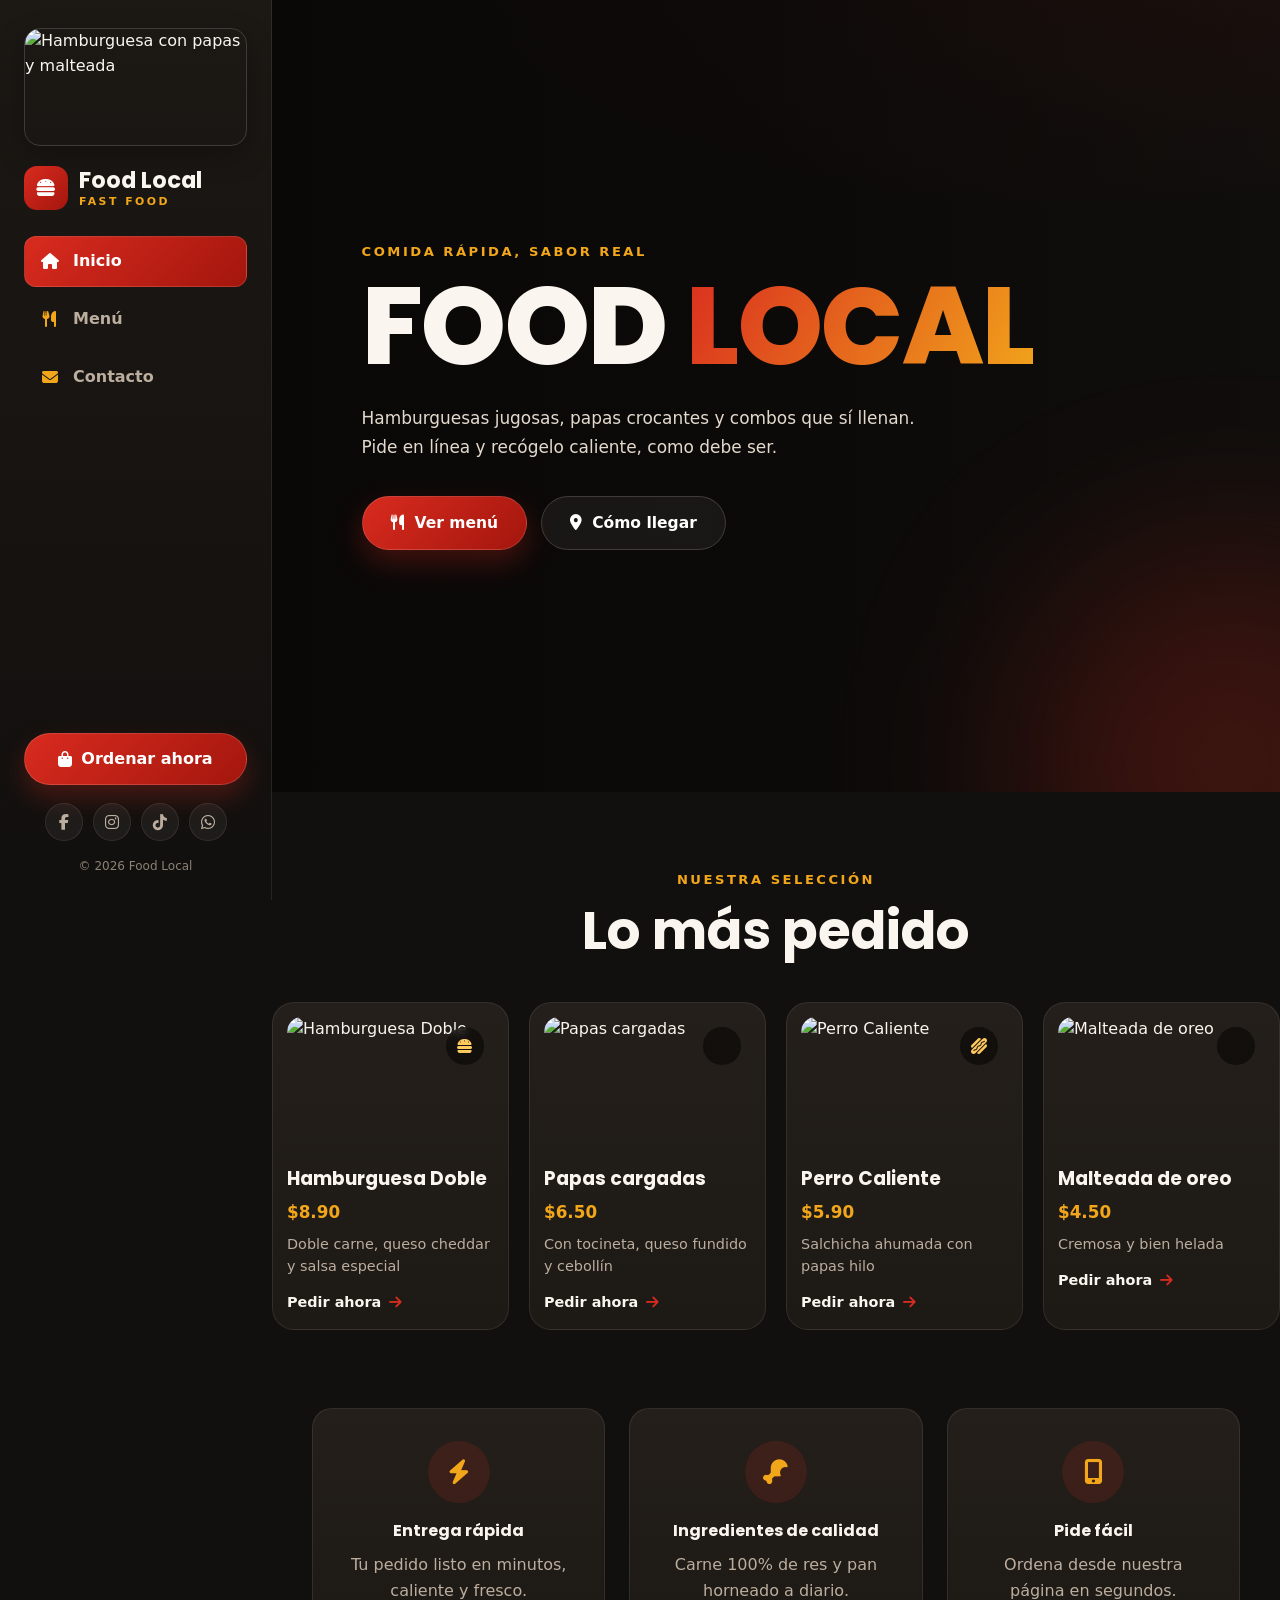
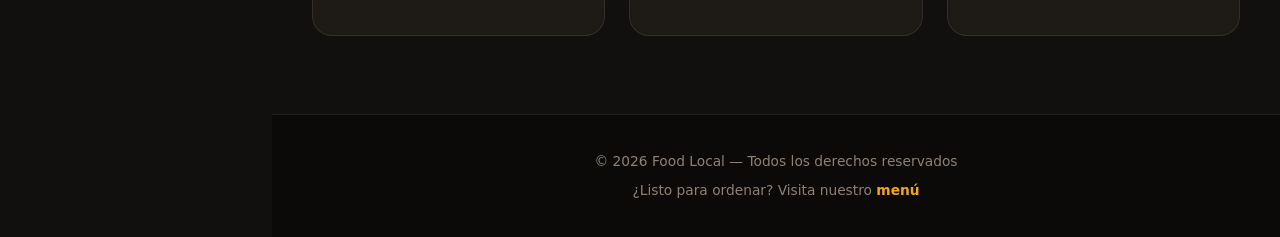
==== commit d610b259: "Rediseño completo de Food Local: identidad cálida (carbón, brasa y ámbar), sin neones, interacciones" ====
--- a/index.html
+++ b/index.html
@@ -3,10 +3,11 @@
 <head>
 <meta charset="UTF-8">
 <meta name="viewport" content="width=device-width, initial-scale=1.0">
-<title>Food Local</title>
+<title>Food Local — Inicio</title>
 <link rel="icon" type="image/x-icon" href="https://encrypted-tbn0.gstatic.com/images?q=tbn:ANd9GcTJsuh1MHIw3xUUK7eY2YbjCxJFNTFaQTra_5XTkmIcfSjL8shxlPJ9wDQ&s=10">
-<meta name="description" content="Food Local - Comida rápida con sabor real">
+<meta name="description" content="Food Local - Comida rápida con sabor real. Hamburguesas, papas cargadas, perros calientes y malteadas.">
 <link rel="preconnect" href="https://fonts.googleapis.com">
+<link rel="preconnect" href="https://fonts.gstatic.com" crossorigin>
 <link href="https://fonts.googleapis.com/css2?family=Poppins:wght@400;600;700;800&display=swap" rel="stylesheet">
 <link rel="stylesheet" href="https://cdnjs.cloudflare.com/ajax/libs/font-awesome/6.5.1/css/all.min.css">
 <link rel="stylesheet" href="css/style.css">
@@ -15,34 +16,34 @@
 
 <!-- ===================== TOPBAR (SOLO MÓVIL) ===================== -->
 <div class="topbar">
-  <div class="topbar__logo"><i class="fa-solid fa-burger"></i><a href="index.html" style="text-decoration: none; color: aqua;">FOOD LOCAL</a></div> 
-  <button class="topbar__toggle" aria-label="Abrir menú" style="color: aqua;"><i class="fa-solid fa-bars"></i></button>
+  <div class="topbar__logo"><i class="fa-solid fa-burger"></i><a href="index.html">FOOD LOCAL</a></div>
+  <button class="topbar__toggle" aria-label="Abrir menú" aria-expanded="false"><i class="fa-solid fa-bars"></i></button>
 </div>
 <div class="fondo-oscurecido"></div>
 
 <!-- ===================== SIDEBAR ===================== -->
 <aside class="sidebar">
   <div>
-    <img src="https://espanol.hartfordhealthcare.org/image%20library/05e432b1-643f-4c2e-88e9-33ad09b8bb7d/unassigned/fast-food-restaurants.jpeg" alt="Hamburguesa con papas y malteada" style="width:100%;height:auto;object-fit:cover; border-radius: 500px; border: 2px solid darkred;"> <br>
+    <img class="sidebar__foto" src="https://espanol.hartfordhealthcare.org/image%20library/05e432b1-643f-4c2e-88e9-33ad09b8bb7d/unassigned/fast-food-restaurants.jpeg" alt="Hamburguesa con papas y malteada">
     <div class="sidebar__logo">
-      <i class="fa-solid fa-burger"></i><a href="index.html" style="text-decoration: none; color: rgb(250, 250, 250);">
-      <h1>Food Local<small>Fast Food</small></h1></a>
+      <i class="fa-solid fa-burger"></i>
+      <h1><a href="index.html">Food Local</a><small>Fast Food</small></h1>
     </div>
 
-    <ul class="sidebar__enlaces"> 
-      <li><a href="index.html">Inicio</a></li>
-      <li><a href="menu.html">Menú</a></li>
-      <li><a href="contacto.html">Contacto</a></li>
+    <ul class="sidebar__enlaces">
+      <li><a href="index.html"><i class="fa-solid fa-house"></i>Inicio</a></li>
+      <li><a href="menu.html"><i class="fa-solid fa-utensils"></i>Menú</a></li>
+      <li><a href="contacto.html"><i class="fa-solid fa-envelope"></i>Contacto</a></li>
     </ul>
   </div>
-  <br>
+
   <div>
-    <a href="menu.html" class="sidebar__cta" style="box-shadow: 0px 0px 10px rgb(0, 255, 221);">Ordenar ahora</a>
-    <div class="sidebar__redes" style="margin-top: 20px; box-shadow: 0px 0px 10px rgb(0, 255, 221); padding: 7px; border-radius: 50px; background-color: #00000000;">
-      <a href="https://www.facebook.com/"><i class="fa-brands fa-facebook-f"></i></a>
-      <a href="https://www.instagram.com/?hl=es-la"><i class="fa-brands fa-instagram"></i></a>
-      <a href="https://www.tiktok.com/es/"><i class="fa-brands fa-tiktok"></i></a>
-      <a href="https://wa.me/1234567890"><i class="fa-brands fa-whatsapp"></i></a>
+    <a href="menu.html" class="sidebar__cta"><i class="fa-solid fa-bag-shopping"></i>Ordenar ahora</a>
+    <div class="sidebar__redes">
+      <a href="https://www.facebook.com/" aria-label="Facebook"><i class="fa-brands fa-facebook-f"></i></a>
+      <a href="https://www.instagram.com/?hl=es-la" aria-label="Instagram"><i class="fa-brands fa-instagram"></i></a>
+      <a href="https://www.tiktok.com/es/" aria-label="TikTok"><i class="fa-brands fa-tiktok"></i></a>
+      <a href="https://wa.me/1234567890" aria-label="WhatsApp"><i class="fa-brands fa-whatsapp"></i></a>
     </div>
     <div class="sidebar__footer">
       <p>&copy; 2026 Food Local</p>
@@ -51,16 +52,17 @@
 </aside>
 
 <!-- ===================== CONTENIDO PRINCIPAL ===================== -->
- 
 <main class="principal">
 
-  <section class="hero"> 
+  <section class="hero">
     <div class="hero__contenido">
       <p class="eyebrow">Comida rápida, sabor real</p>
       <h2>FOOD <span>LOCAL</span></h2>
       <p class="desc">Hamburguesas jugosas, papas crocantes y combos que sí llenan. Pide en línea y recógelo caliente, como debe ser.</p>
-      <br>
-      <a href="menu.html" style="background-color: #920000; color: rgb(1, 204, 255); padding: 10px 20px; text-decoration: none; border-radius: 100px; border: 2px solid #01eeff;">Ver menú</a>
+      <div class="hero__acciones">
+        <a href="menu.html" class="btn"><i class="fa-solid fa-utensils"></i>Ver menú</a>
+        <a href="contacto.html" class="btn btn--fantasma"><i class="fa-solid fa-location-dot"></i>Cómo llegar</a>
+      </div>
     </div>
   </section>
 
@@ -78,37 +80,41 @@
     <div class="plato plato--1">
       <i class="fa-solid fa-burger icono-plato"></i>
       <div class="plato__info">
-        <a href="menu.html"><img src="https://espanol.hartfordhealthcare.org/image%20library/05e432b1-643f-4c2e-88e9-33ad09b8bb7d/unassigned/fast-food-restaurants.jpeg" alt="Hamburgesa Doble" style="width:100%;height: 270px;object-fit:cover; border-radius: 50px;"></a>
-        <h4>Hamburgesa Doble</h4>
+        <a href="menu.html"><img src="https://espanol.hartfordhealthcare.org/image%20library/05e432b1-643f-4c2e-88e9-33ad09b8bb7d/unassigned/fast-food-restaurants.jpeg" alt="Hamburguesa Doble"></a>
+        <h4>Hamburguesa Doble</h4>
         <span>$8.90</span>
         <p>Doble carne, queso cheddar y salsa especial</p>
+        <a class="plato__pedir" href="menu.html">Pedir ahora <i class="fa-solid fa-arrow-right"></i></a>
       </div>
     </div>
     <div class="plato plato--2">
       <i class="fa-solid fa-french-fries icono-plato"></i>
       <div class="plato__info">
-        <a href="menu.html"><img src="https://encrypted-tbn0.gstatic.com/images?q=tbn:ANd9GcT3cqXTqRUMLAk2giXfGN7EXpndIeaY9xsa-VoioXNMzlYzjQ6WgIEt0pzm&s=10" alt="Papas cargadas" style="width:100%;height: 270px;object-fit:cover; border-radius: 50px;"></a>
+        <a href="menu.html"><img src="https://encrypted-tbn0.gstatic.com/images?q=tbn:ANd9GcT3cqXTqRUMLAk2giXfGN7EXpndIeaY9xsa-VoioXNMzlYzjQ6WgIEt0pzm&s=10" alt="Papas cargadas"></a>
         <h4>Papas cargadas</h4>
         <span>$6.50</span>
         <p>Con tocineta, queso fundido y cebollín</p>
+        <a class="plato__pedir" href="menu.html">Pedir ahora <i class="fa-solid fa-arrow-right"></i></a>
       </div>
     </div>
     <div class="plato plato--3">
       <i class="fa-solid fa-hotdog icono-plato"></i>
       <div class="plato__info">
-        <a href="menu.html"><img src="https://encrypted-tbn0.gstatic.com/images?q=tbn:ANd9GcQVmT1IvXoxsMyOHqMV9Sb8t4myD34VxSUqww2esH6hLbySJdeYUXW0nZE&s=10" alt="Perro Caliente" style="width:100%;height: 270px;object-fit:cover; border-radius: 50px;"></a>
+        <a href="menu.html"><img src="https://encrypted-tbn0.gstatic.com/images?q=tbn:ANd9GcQVmT1IvXoxsMyOHqMV9Sb8t4myD34VxSUqww2esH6hLbySJdeYUXW0nZE&s=10" alt="Perro Caliente"></a>
         <h4>Perro Caliente</h4>
         <span>$5.90</span>
         <p>Salchicha ahumada con papas hilo</p>
+        <a class="plato__pedir" href="menu.html">Pedir ahora <i class="fa-solid fa-arrow-right"></i></a>
       </div>
     </div>
     <div class="plato plato--4">
       <i class="fa-solid fa-cup-straw icono-plato"></i>
       <div class="plato__info">
-        <a href="menu.html"><img src="https://encrypted-tbn0.gstatic.com/images?q=tbn:ANd9GcRugWHSREF78fNsF4wAgELk_NDmMWH49yZ2ucUI-K9c3xqewybtHkeAC8I&s=10" alt="Malteada de oreo" style="width: 100%;height: 270px;object-fit:cover; border-radius: 50px;"></a>
+        <a href="menu.html"><img src="https://encrypted-tbn0.gstatic.com/images?q=tbn:ANd9GcRugWHSREF78fNsF4wAgELk_NDmMWH49yZ2ucUI-K9c3xqewybtHkeAC8I&s=10" alt="Malteada de oreo"></a>
         <h4>Malteada de oreo</h4>
         <span>$4.50</span>
         <p>Cremosa y bien helada</p>
+        <a class="plato__pedir" href="menu.html">Pedir ahora <i class="fa-solid fa-arrow-right"></i></a>
       </div>
     </div>
   </section>
@@ -139,13 +145,13 @@
   <!-- PIE / BOTÓN FINAL -->
   <footer class="pie-final">
     <p>&copy; 2026 Food Local — Todos los derechos reservados</p>
-    <p style="margin-top:6px;">¿Listo para ordenar? Visita nuestro <a href="menu.html">menú</a></p>
+    <p>¿Listo para ordenar? Visita nuestro <a href="menu.html">menú</a></p>
   </footer>
 
 </main>
 
 <!-- Botón flotante volver arriba -->
-<button class="subir" title="Volver al inicio de la página">
+<button class="subir" title="Volver al inicio de la página" aria-label="Volver al inicio de la página">
   <i class="fa-solid fa-arrow-up"></i>
 </button>
 
--- a/css/style.css
+++ b/css/style.css
@@ -1,639 +1,648 @@
 /* =========================================================
-   CAJELLON — Fast Food
-   Hoja de estilos principal (layout con sidebar lateral)
+   FOOD LOCAL — Fast Food
+   CSS PRINCIPAL · Index + Menú + Contacto
+   Identidad: carbón cálido, brasa y ámbar.
+   Sin neones: contraste legible y aspecto de restaurante real.
    ========================================================= */
 
-:root{
-  --color-fondo: #0c0c0c;
-  --color-panel: #131313;
-  --color-texto: #f2efe9;
-  --color-texto-suave: #a9a29a;
-  --color-acento: #d81f2a;      /* rojo fast-food */
-  --color-acento-2: #f2a71b;    /* amarillo mostaza */
-  --color-borde: rgba(255,255,255,0.09);
-  --sidebar-ancho: 260px;
-  --topbar-alto: 66px;
-  --fuente-titulo: 'Poppins', 'Segoe UI', sans-serif;
-  --fuente-texto: 'Segoe UI', Arial, sans-serif;
-}
-
-*{margin:0;padding:0;box-sizing:border-box;}
-html{scroll-behavior:smooth;}
-
-body{
-  background:var(--color-fondo);
-  color:var(--color-texto);
-  font-family:var(--fuente-texto);
-  line-height:1.5;
-}
-
-a{text-decoration:none;color:inherit;}
-ul{list-style:none;}
-img{max-width:100%;display:block;}
-
-.contenedor{
-  max-width:1100px;
-  margin:0 auto;
-  padding:0 30px;
-}
-
-/* =========================================================
-   SIDEBAR (NAV MINIMALISTA / TRASLÚCIDA)
-   ========================================================= */
-
-.sidebar{
-  position:fixed;
-  top:0; left:0;
-  width:var(--sidebar-ancho);
-  height:100vh;
-  background:rgba(10,10,10,0.5);
-  backdrop-filter:blur(16px) saturate(140%);
-  -webkit-backdrop-filter:blur(16px) saturate(140%);
-  border-right:1px solid var(--color-borde);
-  z-index:1000;
-  display:flex;
-  flex-direction:column;
-  justify-content:space-between;
-  padding:44px 30px;
-  transition:transform 0.50s ease;
-}
-
-.sidebar__logo{
-  display:flex;
-  align-items:center;
-  gap:12px;
-  margin-bottom:60px;
-}
-
-.sidebar__logo i{
-  font-size:1.6rem;
-  color:var(--color-acento);
-}
-
-.sidebar__logo h1{
-  font-family:var(--fuente-titulo);
-  font-size:1.15rem;
-  font-weight:700;
-  letter-spacing:1px;
-  line-height:1.1;
-}
-
-.sidebar__logo h1 small{
-  display:block;
-  font-size:.6rem;
-  font-weight:400;
-  letter-spacing:3px;
-  color:var(--color-texto-suave);
-  margin-top:3px;
-  text-transform:uppercase;
-}
-
-.sidebar__enlaces{
-  flex:1;
-}
-
-.sidebar__enlaces li{margin-bottom:22px;}
-
-.sidebar__enlaces a{
-  font-size:.82rem;
-  letter-spacing:2px;
-  text-transform:uppercase;
-  color:var(--color-texto-suave);
-  font-weight:600;
-  position:relative;
-  padding-left:0;
-  transition:color 0.50s ease, padding-left 0.50s ease;
-}
-
-.sidebar__enlaces a::before{
-  content:"";
-  position:absolute;
-  left:-30px;
-  top:50%;
-  transform:translateY(-50%);
-  width:0;
-  height:2px;
-  background:var(--color-acento);
-  transition:width .25s ease;
-}
-
-.sidebar__enlaces a:hover,
-.sidebar__enlaces a.activo{
-  color:var(--color-texto);
-  padding-left:16px;
-}
-
-.sidebar__enlaces a:hover::before,
-.sidebar__enlaces a.activo::before{
-  width:10px;
-}
-
-.sidebar__cta{
-  display:block;
-  text-align:center;
-  border:1px solid var(--color-acento);
-  color:var(--color-acento);
-  font-size:.75rem;
-  letter-spacing:2px;
-  text-transform:uppercase;
-  font-weight:700;
-  padding:12px 10px;
-  margin-bottom:34px;
-  transition:all 0.25s ease;
-}
-.sidebar__cta:hover{
-  background:var(--color-acento);
-  color:#01d9ff;
-}
-
-.sidebar__redes{
-  display:flex;
-  gap:14px;
-  margin-bottom:16px;
-}
-.sidebar__redes a{
-  color:var(--color-texto-suave);
-  font-size:.95rem;
-  transition:color .2s ease;
-}
-.sidebar__redes a:hover{color:var(--color-acento);}
-
-.sidebar__footer p{
-  font-size:.7rem;
-  color:var(--color-texto-suave);
-  letter-spacing:.5px;
-}
-
-/* --- Barra superior (solo visible en móvil) --- */
-
-.topbar{
-  display:none;
-  position:fixed;
-  top:0; left:0; right:0;
-  height:var(--topbar-alto);
-  z-index:1001;
-  align-items:center;
-  justify-content:space-between;
-  padding:0 20px;
-  background:rgba(10,10,10,0.6);
-  backdrop-filter:blur(14px);
-  border-bottom:1px solid var(--color-borde);
-}
-.topbar__logo{
-  display:flex;
-  align-items:center;
-  gap:8px;
-  font-family:var(--fuente-titulo);
-  font-weight:700;
-  letter-spacing:1px;
-  font-size:1rem;
-}
-.topbar__logo i{color:var(--color-acento);}
-.topbar__toggle{
-  background:none;
-  border:none;
-  color:var(--color-texto);
-  font-size:1.3rem;
-  cursor:pointer;
-}
-
-.fondo-oscurecido{
-  display:none;
-  position:fixed;
-  inset:0;
-  background:rgba(0,0,0,0.6);
-  z-index:999;
-}
-.fondo-oscurecido.visible{display:block;}
-
-@media (max-width:920px){
-  .topbar{display:flex;}
-  .sidebar{
-    transform:translateX(-100%);
-    box-shadow:0 0 40px rgba(0,0,0,.6);
-  }
-  .sidebar.abierta{transform:translateX(0);}
-}
-
-/* =========================================================
-   CONTENIDO PRINCIPAL
-   ========================================================= */
-
-.principal{
-  margin-left:var(--sidebar-ancho);
-  min-height:100vh;
-}
-
-@media (max-width:920px){
-  .principal{
-    margin-left:0;
-    padding-top:var(--topbar-alto);
-  }
-}
-/* =========================================================
-   HERO (INICIO)
-   ========================================================= */
-
-.hero{
-  position:relative;
-  min-height:86vh;
-  display:flex;
-  align-items:center;
-  overflow:hidden;
-  background:
-    linear-gradient(100deg, rgba(8,4,4,0.94) 30%, rgba(140,10,10,0.55) 100%),
-    radial-gradient(circle at 75% 40%, #4a0a0a, #0c0c0c 65%);
-}
-
-.hero::after{
-  content:"";
-  position:absolute;
-  inset:0;
-  background-image:radial-gradient(rgba(216,31,42,0.12) 1px, transparent 1px);
-  background-size:24px 24px;
-  opacity:.6;
-}
-
-.hero__contenido{
-  position:relative;
-  z-index:2;
-  padding:0 60px;
-  max-width:620px;
-}
-
-.hero__contenido p.eyebrow{
-  color:var(--color-acento-2);
-  letter-spacing:4px;
-  text-transform:uppercase;
-  font-size:.78rem;
-  margin-bottom:16px;
-}
-
-.hero__contenido h2{
-  font-family:var(--fuente-titulo);
-  font-size:clamp(2.4rem,5vw,3.8rem);
-  font-weight:700;
-  line-height:1.05;
-  margin-bottom:20px;
-}
-
-.hero__contenido h2 span{color:var(--color-acento);}
-
-.hero__contenido p.desc{
-  color:var(--color-texto-suave);
-  font-size:1.02rem;
-  margin-bottom:34px;
-  max-width:480px;
-}
-
-.btn{
-  display:inline-block;
-  padding:15px 34px;
-  background:var(--color-acento);
-  color:#fff;
-  font-weight:700;
-  letter-spacing:1px;
-  text-transform:uppercase;
-  font-size:.82rem;
-  border:none;
-  cursor:pointer;
-  transition:background .2s ease, transform .2s ease;
-}
-.btn:hover{background:#b81420; transform:translateY(-2px);}
-
-.btn--outline{
-  background:transparent;
-  border:1px solid var(--color-texto);
-  color:var(--color-texto);
-}
-.btn--outline:hover{
-  background:var(--color-texto);
-  color:#000;
-}
-
-@media (max-width:600px){
-  .hero__contenido{padding:0 26px;}
-}
-
-/* =========================================================
-   SECCIONES GENERALES
-   ========================================================= */
-
-.seccion{padding:90px 0;}
-
-.seccion__titulo{margin-bottom:50px;}
-
-.seccion__titulo p.eyebrow{
-  color:var(--color-acento);
-  letter-spacing:3px;
-  text-transform:uppercase;
-  font-size:.78rem;
-  margin-bottom:10px;
-}
-
-.seccion__titulo h3{
-  font-family:var(--fuente-titulo);
-  font-size:2rem;
-  font-weight:700;
-}
-
-/* =========================================================
-   GALERÍA DE PLATOS (HOME) — comida rápida
-   ========================================================= */
-
-.galeria{
-  display:grid;
-  grid-template-columns:repeat(4,1fr);
-  gap:2px;
-  background:var(--color-borde);
-}
-
-.plato{
-  position:relative;
-  aspect-ratio:3/4;
-  overflow:hidden;
-  background-size:cover;
-  background-position:center;
-  display:flex;
-  align-items:flex-end;
-}
-
-.plato::before{
-  content:"";
-  position:absolute;
-  inset:0;
-  background:linear-gradient(180deg, transparent 35%, rgba(5,3,3,0.94) 100%);
-}
-
-.plato i.icono-plato{
-  position:absolute;
-  top:20px;
-  right:20px;
-  font-size:1.6rem;
-  color:rgba(255,255,255,0.55);
-  z-index:2;
-}
-
-.plato__info{
-  position:relative;
-  z-index:2;
-  padding:20px 18px;
-}
-
-.plato__info h4{
-  font-family:var(--fuente-titulo);
-  font-size:1.05rem;
-  color:#fff;
-  margin-bottom:4px;
-}
-.plato__info span{
-  color:var(--color-acento-2);
-  font-weight:700;
-}
-.plato__info p{
-  font-size:.78rem;
-  color:var(--color-texto-suave);
-  margin-top:4px;
-}
-
-.plato--1{background-color:#5c1414; background-image:radial-gradient(circle at 35% 25%,#8f2a1e,#2b0a0a 75%);}
-.plato--2{background-color:#5a4310; background-image:radial-gradient(circle at 60% 30%,#c48a26,#3a2a08 75%);}
-.plato--3{background-color:#4a1414; background-image:radial-gradient(circle at 40% 30%,#7d2020,#240707 80%);}
-.plato--4{background-color:#5c3a10; background-image:radial-gradient(circle at 50% 25%,#c47a2a,#331f08 80%);}
-
-@media (max-width:900px){.galeria{grid-template-columns:repeat(2,1fr);}}
-@media (max-width:520px){.galeria{grid-template-columns:1fr;}}
-
-/* =========================================================
-   DESTACADOS (HOME)
-   ========================================================= */
-
-.destacados{
-  display:grid;
-  grid-template-columns:repeat(3,1fr);
-  gap:26px;
-}
-.destacado{
-  text-align:center;
-  padding:34px 20px;
-  border:1px solid var(--color-borde);
-  background:var(--color-panel);
-}
-.destacado i{font-size:1.7rem;color:var(--color-acento);margin-bottom:16px;}
-.destacado h4{font-family:var(--fuente-titulo);margin-bottom:8px;}
-.destacado p{color:var(--color-texto-suave);font-size:.88rem;}
-
-@media (max-width:820px){.destacados{grid-template-columns:1fr;}}
-
-/* =========================================================
-   BOTÓN VOLVER AL INICIO
-   ========================================================= */
-
-.subir{
-  position:fixed;
-  right:26px;
-  bottom:26px;
-  width:52px;
-  height:52px;
-  border-radius:50%;
-  background:var(--color-acento);
-  color:#fff;
-  display:flex;
-  align-items:center;
-  justify-content:center;
-  font-size:1.15rem;
-  cursor:pointer;
-  border:none;
-  box-shadow:0 8px 22px rgba(0,0,0,.5);
-  opacity:0;
-  visibility:hidden;
-  transform:translateY(10px);
-  transition:opacity .3s ease, transform .3s ease, background .3s ease;
-  z-index:900;
-}
-.subir.visible{opacity:1;visibility:visible;transform:translateY(0);}
-.subir:hover{background:#b81420;}
-
-.pie-final{
-  text-align:center;
-  padding:40px 30px;
-  border-top:1px solid var(--color-borde);
-  color:var(--color-texto-suave);
-  font-size:.85rem;
-}
-.pie-final a{color:var(--color-acento);font-weight:600;}
+/* ---------- Variables ---------- */
+:root {
+    --fondo: #12100e;
+    --fondo-2: #171310;
+    --panel: #1d1915;
+    --panel-2: #241f1a;
+    --texto: #faf5ee;
+    --texto-suave: #bcae9f;
+    --texto-tenue: #8d8175;
+
+    --brasa: #d92b1f;
+    --brasa-oscura: #a3160d;
+    --ambar: #f2a71b;
+    --ambar-suave: #ffc95e;
+    --verde: #3faf6e;
+
+    --borde: rgba(250, 245, 238, 0.09);
+    --borde-fuerte: rgba(250, 245, 238, 0.16);
+
+    --sidebar-ancho: 272px;
+    --topbar-alto: 64px;
+    --radio: 18px;
+
+    --sombra: 0 18px 45px rgba(0, 0, 0, 0.38);
+    --sombra-suave: 0 10px 28px rgba(0, 0, 0, 0.28);
+
+    --fuente-titulo: 'Poppins', 'Segoe UI', sans-serif;
+    --fuente-texto: 'Segoe UI', system-ui, Arial, sans-serif;
+}
+
+/* ---------- Reset ---------- */
+* { margin: 0; padding: 0; box-sizing: border-box; }
+
+html { scroll-behavior: smooth; }
+
+body {
+    min-width: 280px;
+    background:
+        radial-gradient(1100px 480px at 85% -80px, rgba(217, 43, 31, 0.10), transparent 60%),
+        var(--fondo);
+    color: var(--texto);
+    font-family: var(--fuente-texto);
+    line-height: 1.55;
+    overflow-x: hidden;
+}
+
+a { text-decoration: none; color: inherit; }
+ul { list-style: none; }
+img { max-width: 100%; display: block; }
+button, input, textarea, select { font-family: inherit; }
+
+::selection { background: var(--brasa); color: #fff; }
+
+:focus-visible {
+    outline: 3px solid var(--ambar);
+    outline-offset: 3px;
+    border-radius: 6px;
+}
+
+/* ---------- Scrollbar ---------- */
+::-webkit-scrollbar { width: 10px; }
+::-webkit-scrollbar-track { background: #0b0a09; }
+::-webkit-scrollbar-thumb { background: #4a3f35; border-radius: 20px; border: 2px solid #0b0a09; }
+::-webkit-scrollbar-thumb:hover { background: var(--brasa); }
+
+/* ---------- Utilidades ---------- */
+.contenedor { width: min(100%, 1120px); margin-inline: auto; }
+
+.eyebrow {
+    color: var(--ambar);
+    font-size: 0.82rem;
+    font-weight: 700;
+    text-transform: uppercase;
+    letter-spacing: 2.5px;
+    margin-bottom: 12px;
+}
+
+/* ---------- Botones ---------- */
+.btn {
+    display: inline-flex;
+    align-items: center;
+    justify-content: center;
+    gap: 10px;
+    padding: 14px 28px;
+    background: linear-gradient(135deg, var(--brasa), var(--brasa-oscura));
+    color: #fff;
+    border: 1px solid rgba(255, 255, 255, 0.14);
+    border-radius: 100px;
+    font-weight: 700;
+    font-size: 0.97rem;
+    cursor: pointer;
+    box-shadow: 0 12px 28px rgba(217, 43, 31, 0.28);
+    transition: transform 0.22s ease, box-shadow 0.22s ease, filter 0.22s ease;
+}
+.btn:hover { transform: translateY(-2px); filter: brightness(1.07); box-shadow: 0 16px 34px rgba(217, 43, 31, 0.36); }
+.btn:active { transform: translateY(0) scale(0.98); }
+
+.btn--fantasma {
+    background: rgba(250, 245, 238, 0.06);
+    border: 1px solid var(--borde-fuerte);
+    box-shadow: none;
+    backdrop-filter: blur(6px);
+}
+.btn--fantasma:hover { background: rgba(250, 245, 238, 0.12); box-shadow: var(--sombra-suave); }
+
+/* ---------- Topbar (solo móvil) ---------- */
+.topbar {
+    display: none;
+    position: fixed;
+    inset: 0 0 auto 0;
+    height: var(--topbar-alto);
+    z-index: 1001;
+    align-items: center;
+    justify-content: space-between;
+    padding: 0 18px;
+    background: rgba(18, 16, 14, 0.88);
+    backdrop-filter: blur(14px);
+    -webkit-backdrop-filter: blur(14px);
+    border-bottom: 1px solid var(--borde);
+}
+.topbar__logo { display: flex; align-items: center; gap: 9px; font-family: var(--fuente-titulo); font-weight: 800; font-size: 1.05rem; letter-spacing: 0.5px; }
+.topbar__logo i { color: var(--brasa); font-size: 1.25rem; }
+.topbar__logo a { color: var(--texto); }
+.topbar__toggle {
+    display: flex; align-items: center; justify-content: center;
+    width: 44px; height: 44px;
+    border: 1px solid var(--borde-fuerte);
+    border-radius: 12px;
+    background: var(--panel-2);
+    color: var(--texto);
+    font-size: 1.2rem;
+    cursor: pointer;
+    transition: background 0.22s ease, transform 0.15s ease;
+}
+.topbar__toggle:hover { background: var(--brasa); }
+.topbar__toggle:active { transform: scale(0.92); }
+
+/* ---------- Fondo oscurecido (móvil) ---------- */
+.fondo-oscurecido {
+    display: none;
+    position: fixed; inset: 0;
+    background: rgba(5, 4, 3, 0.62);
+    backdrop-filter: blur(2px);
+    z-index: 999;
+    cursor: pointer;
+}
+.fondo-oscurecido.visible { display: block; }
+
+/* ---------- Sidebar ---------- */
+.sidebar {
+    position: fixed;
+    top: 0; left: 0;
+    width: var(--sidebar-ancho);
+    height: 100dvh;
+    z-index: 1000;
+    display: flex;
+    flex-direction: column;
+    justify-content: space-between;
+    gap: 22px;
+    padding: 28px 24px 24px;
+    overflow-y: auto;
+    background: linear-gradient(180deg, rgba(29, 25, 21, 0.96), rgba(18, 16, 14, 0.98));
+    border-right: 1px solid var(--borde);
+    transition: transform 0.35s cubic-bezier(0.4, 0, 0.2, 1);
+}
+.sidebar__foto {
+    width: 100%;
+    height: 118px;
+    object-fit: cover;
+    border-radius: 16px;
+    border: 1px solid var(--borde-fuerte);
+    box-shadow: var(--sombra-suave);
+    margin-bottom: 20px;
+}
+.sidebar__logo { display: flex; align-items: center; gap: 11px; margin-bottom: 26px; }
+.sidebar__logo > i {
+    color: #fff;
+    background: linear-gradient(135deg, var(--brasa), var(--brasa-oscura));
+    width: 44px; height: 44px;
+    display: flex; align-items: center; justify-content: center;
+    border-radius: 13px;
+    font-size: 1.25rem;
+    flex-shrink: 0;
+}
+.sidebar__logo h1 { font-family: var(--fuente-titulo); font-size: 1.42rem; line-height: 1.05; }
+.sidebar__logo h1 a { color: var(--texto); }
+.sidebar__logo small { display: block; margin-top: 3px; color: var(--ambar); font-family: var(--fuente-texto); font-size: 0.68rem; font-weight: 700; letter-spacing: 2.5px; text-transform: uppercase; }
+
+.sidebar__enlaces { display: flex; flex-direction: column; gap: 7px; }
+.sidebar__enlaces li a {
+    display: flex; align-items: center; gap: 13px;
+    padding: 12px 15px;
+    color: var(--texto-suave);
+    font-weight: 600;
+    border-radius: 12px;
+    border: 1px solid transparent;
+    transition: color 0.22s ease, background 0.22s ease, transform 0.22s ease;
+}
+.sidebar__enlaces li a i { width: 20px; text-align: center; color: var(--ambar); }
+.sidebar__enlaces li a:hover { color: var(--texto); background: rgba(250, 245, 238, 0.06); transform: translateX(4px); }
+.sidebar__enlaces li a.activo { color: #fff; background: linear-gradient(135deg, var(--brasa), var(--brasa-oscura)); border-color: rgba(255,255,255,0.12); }
+.sidebar__enlaces li a.activo i { color: #fff; }
+
+.sidebar__cta {
+    display: flex; align-items: center; justify-content: center; gap: 9px;
+    width: 100%;
+    padding: 13px 15px;
+    margin-bottom: 18px;
+    border-radius: 100px;
+    background: linear-gradient(135deg, var(--brasa), var(--brasa-oscura));
+    border: 1px solid rgba(255, 255, 255, 0.14);
+    color: #fff;
+    font-weight: 700;
+    box-shadow: 0 12px 26px rgba(217, 43, 31, 0.28);
+    transition: transform 0.22s ease, filter 0.22s ease;
+}
+.sidebar__cta:hover { transform: translateY(-2px); filter: brightness(1.08); }
+
+.sidebar__redes { display: flex; justify-content: center; gap: 10px; margin-bottom: 16px; }
+.sidebar__redes a {
+    display: flex; align-items: center; justify-content: center;
+    width: 38px; height: 38px;
+    border-radius: 50%;
+    color: var(--texto-suave);
+    background: rgba(250, 245, 238, 0.05);
+    border: 1px solid var(--borde);
+    transition: color 0.22s ease, background 0.22s ease, transform 0.22s ease;
+}
+.sidebar__redes a:hover { color: #fff; background: var(--brasa); transform: translateY(-3px); }
+
+.sidebar__footer { text-align: center; color: var(--texto-tenue); font-size: 0.75rem; }
+
+/* ---------- Contenido principal ---------- */
+.principal { margin-left: var(--sidebar-ancho); min-height: 100dvh; display: flex; flex-direction: column; }
+.principal > .seccion, .principal > .galeria { width: 100%; }
+.principal .pie-final { margin-top: auto; }
+
+/* ---------- Hero ---------- */
+.hero {
+    min-height: max(600px, 88vh);
+    display: flex; align-items: center;
+    padding: 84px clamp(28px, 7vw, 100px);
+    position: relative;
+    overflow: hidden;
+    background:
+        linear-gradient(90deg, rgba(10, 8, 7, 0.96) 0%, rgba(10, 8, 7, 0.78) 46%, rgba(10, 8, 7, 0.25) 100%),
+        url("https://images.unsplash.com/photo-1568901346375-23c9450c58cd?auto=format&fit=crop&w=1800&q=85");
+    background-size: cover;
+    background-position: center;
+}
+.hero::after {
+    content: "";
+    position: absolute;
+    width: 420px; height: 420px;
+    right: -160px; bottom: -180px;
+    border-radius: 50%;
+    background: rgba(217, 43, 31, 0.22);
+    filter: blur(90px);
+    pointer-events: none;
+}
+.hero__contenido { max-width: 700px; position: relative; z-index: 2; }
+.hero h2 {
+    font-family: var(--fuente-titulo);
+    font-size: clamp(3.2rem, 8.5vw, 7rem);
+    line-height: 0.95;
+    font-weight: 800;
+    letter-spacing: -1.5px;
+}
+.hero h2 span {
+    background: linear-gradient(120deg, var(--brasa), var(--ambar));
+    -webkit-background-clip: text;
+    background-clip: text;
+    color: transparent;
+}
+.desc { max-width: 580px; margin: 26px 0 34px; color: #e3d9cd; font-size: 1.06rem; line-height: 1.7; }
+.hero__acciones { display: flex; flex-wrap: wrap; gap: 14px; }
+
+/* ---------- Secciones ---------- */
+.seccion { padding: 78px 40px; }
+.seccion__titulo { text-align: center; margin-bottom: 42px; }
+.seccion__titulo h3 { font-family: var(--fuente-titulo); font-size: clamp(2rem, 5vw, 3.3rem); line-height: 1.1; }
+.seccion__titulo .desc { margin-inline: auto; }
+
+/* ---------- Galería / platos (index) ---------- */
+.galeria {
+    width: min(100% - 80px, 1200px);
+    margin: 0 auto;
+    display: grid;
+    grid-template-columns: repeat(4, minmax(0, 1fr));
+    gap: 20px;
+}
+.plato {
+    position: relative;
+    padding: 14px;
+    background: linear-gradient(180deg, var(--panel-2), var(--panel));
+    border: 1px solid var(--borde);
+    border-radius: 22px;
+    overflow: hidden;
+    transition: transform 0.3s ease, border-color 0.3s ease, box-shadow 0.3s ease;
+}
+.plato:hover { transform: translateY(-8px); border-color: rgba(242, 167, 27, 0.55); box-shadow: var(--sombra); }
+.icono-plato {
+    position: absolute; right: 24px; top: 24px; z-index: 2;
+    width: 38px; height: 38px;
+    display: flex; align-items: center; justify-content: center;
+    border-radius: 50%;
+    background: rgba(10, 8, 7, 0.66);
+    backdrop-filter: blur(4px);
+    color: var(--ambar-suave);
+}
+.plato__info img {
+    width: 100%;
+    aspect-ratio: 16 / 10;
+    object-fit: cover;
+    border-radius: 15px;
+    transition: transform 0.45s ease;
+}
+.plato:hover .plato__info img { transform: scale(1.05); }
+.plato__info h4 { margin-top: 17px; font-family: var(--fuente-titulo); font-size: 1.18rem; }
+.plato__info span { display: inline-block; margin-top: 6px; color: var(--ambar); font-weight: 800; font-size: 1.05rem; }
+.plato__info p { margin-top: 7px; color: var(--texto-suave); font-size: 0.9rem; line-height: 1.55; }
+.plato__pedir {
+    display: inline-flex; align-items: center; gap: 8px;
+    margin-top: 14px;
+    color: var(--texto);
+    font-weight: 700; font-size: 0.9rem;
+}
+.plato__pedir i { color: var(--brasa); transition: transform 0.22s ease; }
+.plato:hover .plato__pedir i { transform: translateX(4px); }
+
+/* ---------- Destacados ---------- */
+.destacados { display: grid; grid-template-columns: repeat(3, minmax(0, 1fr)); gap: 24px; }
+.destacado {
+    padding: 32px 28px;
+    background: linear-gradient(180deg, var(--panel-2), var(--panel));
+    border: 1px solid var(--borde);
+    border-radius: 20px;
+    text-align: center;
+    transition: transform 0.25s ease, border-color 0.25s ease;
+}
+.destacado:hover { transform: translateY(-5px); border-color: rgba(217, 43, 31, 0.55); }
+.destacado > i {
+    width: 62px; height: 62px;
+    display: inline-flex; align-items: center; justify-content: center;
+    font-size: 1.55rem;
+    color: var(--ambar);
+    background: rgba(217, 43, 31, 0.14);
+    border-radius: 50%;
+    margin-bottom: 16px;
+}
+.destacado h4 { font-family: var(--fuente-titulo); margin-bottom: 8px; }
+.destacado p { color: var(--texto-suave); line-height: 1.6; }
 
 /* =========================================================
    PÁGINA MENÚ
    ========================================================= */
-
-.menu-layout{
-  display:grid;
-  grid-template-columns:1.6fr 1fr;
-  gap:40px;
-  align-items:flex-start;
-}
-
-.categoria-titulo{
-  font-family:var(--fuente-titulo);
-  color:var(--color-acento-2);
-  font-size:1.05rem;
-  letter-spacing:1px;
-  text-transform:uppercase;
-  margin:34px 0 16px;
-  padding-bottom:8px;
-  border-bottom:1px solid var(--color-borde);
-}
-.categoria-titulo:first-child{margin-top:0;}
-
-.plato-item{
-  display:flex;
-  align-items:center;
-  gap:16px;
-  padding:16px 14px;
-  transition:background .2s ease;
-}
-.plato-item:hover{background:rgba(255,255,255,0.03);}
-
-.plato-item__icono{
-  width:54px;
-  height:54px;
-  flex-shrink:0;
-  background:linear-gradient(135deg,#8f2a1e,#2b0a0a);
-  display:flex;
-  align-items:center;
-  justify-content:center;
-  color:#fff;
-  font-size:1.25rem;
-}
-
-.plato-item__info{flex:1;}
-.plato-item__info h4{font-size:1rem;margin-bottom:3px;}
-.plato-item__info p{font-size:.8rem;color:var(--color-texto-suave);}
-
-.plato-item__precio{
-  color:var(--color-acento-2);
-  font-weight:700;
-  min-width:60px;
-  text-align:right;
-}
-
-.plato-item__agregar{
-  width:36px;
-  height:36px;
-  border-radius:50%;
-  border:1px solid var(--color-acento);
-  background:transparent;
-  color:var(--color-acento);
-  font-size:1.05rem;
-  cursor:pointer;
-  transition:all .2s ease;
-}
-.plato-item__agregar:hover{background:var(--color-acento);color:#fff;}
-.plato-item__agregar.agregado{background:var(--color-acento);color:#fff;transform:scale(1.15);}
-
-/* --- Panel de pedido --- */
-
-.panel-pedido{
-  position:sticky;
-  top:24px;
-  background:var(--color-panel);
-  border:1px solid var(--color-borde);
-  padding:26px;
-}
-.panel-pedido h4{
-  font-family:var(--fuente-titulo);
-  margin-bottom:18px;
-  color:var(--color-acento);
-  text-transform:uppercase;
-  font-size:.95rem;
-  letter-spacing:1px;
-}
-
-.pedido-lista{min-height:60px;max-height:260px;overflow-y:auto;margin-bottom:16px;}
-.pedido-vacio{color:var(--color-texto-suave);font-size:.85rem;text-align:center;padding:20px 0;}
-.pedido-item{
-  display:flex;justify-content:space-between;align-items:center;
-  font-size:.87rem;padding:8px 0;border-bottom:1px dashed var(--color-borde);
-}
-.pedido-item__cant{color:var(--color-acento-2);font-weight:700;margin-right:6px;}
-.pedido-item__quitar{background:none;border:none;color:var(--color-acento);cursor:pointer;font-size:.95rem;}
-
-.pedido-total{
-  display:flex;justify-content:space-between;font-weight:700;
-  padding:12px 0;border-top:1px solid var(--color-borde);margin-bottom:16px;
-}
-.pedido-total span:last-child{color:var(--color-acento-2);}
-
-.panel-pedido label{display:block;font-size:.78rem;color:var(--color-texto-suave);margin-bottom:8px;text-transform:uppercase;letter-spacing:.5px;}
+.menu-layout { display: grid; grid-template-columns: minmax(0, 1.6fr) minmax(310px, 1fr); gap: 30px; align-items: start; }
+
+.categorias-chips { display: flex; flex-wrap: wrap; justify-content: center; gap: 10px; margin-top: 22px; }
+.categorias-chips a {
+    padding: 9px 18px;
+    border-radius: 100px;
+    border: 1px solid var(--borde-fuerte);
+    background: rgba(250, 245, 238, 0.04);
+    color: var(--texto-suave);
+    font-weight: 600; font-size: 0.88rem;
+    transition: all 0.22s ease;
+}
+.categorias-chips a:hover { color: #fff; background: var(--brasa); border-color: var(--brasa); }
+
+.categoria-titulo {
+    font-family: var(--fuente-titulo);
+    color: var(--ambar);
+    font-size: 1.02rem;
+    letter-spacing: 1.5px;
+    text-transform: uppercase;
+    margin: 32px 0 16px;
+    padding-bottom: 10px;
+    border-bottom: 1px solid var(--borde);
+    scroll-margin-top: 90px;
+}
+.categoria-titulo:first-child { margin-top: 0; }
+
+.plato-item {
+    display: flex; align-items: center; gap: 16px;
+    padding: 16px;
+    margin-bottom: 11px;
+    background: linear-gradient(180deg, var(--panel-2), var(--panel));
+    border: 1px solid var(--borde);
+    border-radius: var(--radio);
+    transition: transform 0.25s ease, border-color 0.25s ease, box-shadow 0.25s ease;
+}
+.plato-item:hover { transform: translateY(-3px); border-color: rgba(242, 167, 27, 0.5); box-shadow: var(--sombra-suave); }
+.plato-item__icono {
+    width: 58px; height: 58px; flex-shrink: 0;
+    display: flex; align-items: center; justify-content: center;
+    background: linear-gradient(135deg, rgba(217, 43, 31, 0.28), rgba(242, 167, 27, 0.14));
+    color: var(--ambar-suave);
+    font-size: 1.25rem;
+    border-radius: 15px;
+    border: 1px solid rgba(242, 167, 27, 0.22);
+}
+.plato-item__info { flex: 1; min-width: 0; }
+.plato-item__info h4 { font-family: var(--fuente-titulo); font-size: 1rem; margin-bottom: 3px; }
+.plato-item__info p { font-size: 0.83rem; color: var(--texto-suave); line-height: 1.5; }
+.plato-item__precio { color: var(--ambar); font-weight: 800; min-width: 62px; text-align: right; white-space: nowrap; }
+.plato-item__agregar {
+    width: 40px; height: 40px; flex-shrink: 0;
+    border-radius: 50%;
+    border: none;
+    background: linear-gradient(135deg, var(--brasa), var(--brasa-oscura));
+    color: #fff;
+    font-size: 1rem;
+    cursor: pointer;
+    box-shadow: 0 8px 18px rgba(217, 43, 31, 0.3);
+    transition: transform 0.18s ease, filter 0.18s ease, background 0.18s ease;
+}
+.plato-item__agregar:hover { transform: scale(1.1); filter: brightness(1.1); }
+.plato-item__agregar:active { transform: scale(0.94); }
+.plato-item__agregar.agregado { background: var(--verde); transform: scale(1.12); }
+
+/* ---------- Panel de pedido ---------- */
+.panel-pedido {
+    position: sticky; top: 24px;
+    background: linear-gradient(180deg, var(--panel-2), var(--panel));
+    border: 1px solid var(--borde);
+    padding: 28px;
+    border-radius: 22px;
+    box-shadow: var(--sombra);
+    overflow: hidden;
+}
+.panel-pedido::before {
+    content: "";
+    position: absolute; top: 0; left: 0;
+    width: 100%; height: 3px;
+    background: linear-gradient(90deg, var(--brasa), var(--ambar));
+}
+.panel-pedido h4 { font-family: var(--fuente-titulo); margin-bottom: 6px; text-transform: uppercase; font-size: 1rem; letter-spacing: 1px; }
+.pedido-cuenta { color: var(--texto-suave); font-size: 0.83rem; margin-bottom: 16px; }
+
+.pedido-lista { min-height: 60px; max-height: 280px; overflow-y: auto; margin-bottom: 14px; }
+.pedido-vacio { color: var(--texto-suave); font-size: 0.86rem; text-align: center; padding: 20px 6px; line-height: 1.6; }
+.pedido-item { display: flex; justify-content: space-between; align-items: center; gap: 10px; font-size: 0.88rem; padding: 10px 0; border-bottom: 1px dashed var(--borde); }
+.pedido-item__nombre { flex: 1; min-width: 0; }
+.pedido-item__cant { color: var(--ambar); font-weight: 800; margin-right: 6px; }
+.pedido-item__controles { display: flex; align-items: center; gap: 6px; flex-shrink: 0; }
+.pedido-item__precio { font-weight: 700; white-space: nowrap; }
+.pedido-item__menos, .pedido-item__mas, .pedido-item__quitar {
+    width: 27px; height: 27px;
+    display: inline-flex; align-items: center; justify-content: center;
+    border-radius: 50%;
+    border: 1px solid var(--borde-fuerte);
+    background: rgba(250, 245, 238, 0.05);
+    color: var(--texto);
+    font-size: 0.72rem;
+    cursor: pointer;
+    transition: all 0.18s ease;
+}
+.pedido-item__menos:hover, .pedido-item__mas:hover { background: var(--brasa); border-color: var(--brasa); }
+.pedido-item__quitar { border-color: transparent; background: transparent; color: #ff7a70; font-size: 0.85rem; }
+.pedido-item__quitar:hover { background: rgba(217, 43, 31, 0.16); }
+
+.pedido-total { display: flex; justify-content: space-between; align-items: baseline; font-weight: 700; padding: 14px 0; border-top: 1px solid var(--borde); margin-bottom: 16px; }
+.pedido-total span:last-child { color: var(--ambar); font-size: 1.25rem; font-family: var(--fuente-titulo); }
+
+.panel-pedido label { display: block; font-size: 0.76rem; font-weight: 700; color: var(--texto-suave); margin-bottom: 7px; text-transform: uppercase; letter-spacing: 0.6px; }
 .panel-pedido textarea,
-.panel-pedido input[type="text"]{
-  width:100%;
-  background:rgba(0, 0, 0, 0.3);
-  border:1px solid var(--color-borde);
-  color:var(--color-texto);
-  padding:12px;
-  font-family:var(--fuente-texto);
-  font-size:.87rem;
-  margin-bottom:16px;
-  resize:vertical;
-}
-.panel-pedido textarea:focus,
-.panel-pedido input[type="text"]:focus{outline:1px solid var(--color-acento);}
-.panel-pedido .btn{width:100%;}
-
-.mensaje-confirmacion{
-  display:none;margin-top:14px;
-  background:rgba(216,31,42,0.12);
-  border:1px solid var(--color-acento);
-  color:#ff9da2;
-  padding:12px;font-size:.82rem;text-align:center;
-}
-.mensaje-confirmacion.visible{display:block;}
-
-@media (max-width:900px){
-  .menu-layout{grid-template-columns:1fr;}
-  .panel-pedido{position:relative;top:0;}
-}
+.panel-pedido input[type="text"],
+.panel-pedido input[type="email"],
+.panel-pedido select {
+    width: 100%;
+    background: rgba(10, 8, 7, 0.55);
+    border: 1px solid var(--borde);
+    color: var(--texto);
+    padding: 12px 13px;
+    font-size: 0.9rem;
+    margin-bottom: 15px;
+    border-radius: 11px;
+    outline: none;
+    transition: border-color 0.2s ease, box-shadow 0.2s ease;
+}
+.panel-pedido textarea { resize: vertical; min-height: 84px; }
+.panel-pedido textarea:focus, .panel-pedido input:focus, .panel-pedido select:focus { border-color: var(--ambar); box-shadow: 0 0 0 3px rgba(242, 167, 27, 0.16); }
+.panel-pedido ::placeholder { color: var(--texto-tenue); }
+.panel-pedido .btn { width: 100%; }
+
+.mensaje-confirmacion {
+    display: none;
+    margin-top: 14px;
+    background: rgba(63, 175, 110, 0.13);
+    border: 1px solid rgba(63, 175, 110, 0.55);
+    color: #9fe3ba;
+    padding: 13px;
+    font-size: 0.84rem;
+    line-height: 1.55;
+    text-align: center;
+    border-radius: 11px;
+}
+.mensaje-confirmacion.visible { display: block; }
 
 /* =========================================================
    PÁGINA CONTACTO
    ========================================================= */
-
-.contacto-layout{
-  display:grid;
-  grid-template-columns:1fr 1fr;
-  gap:40px;
-}
-.contacto-tarjeta{
-  background:var(--color-panel);
-  border:1px solid var(--color-borde);
-  padding:30px;
-}
-.contacto-fila{display:flex;gap:16px;align-items:flex-start;margin-bottom:22px;}
-.contacto-fila i{
-  width:42px;height:42px;border-radius:50%;
-  background:rgba(216,31,42,0.14);
-  color:var(--color-acento);
-  display:flex;align-items:center;justify-content:center;flex-shrink:0;
-}
-.contacto-fila h5{font-size:.95rem;margin-bottom:4px;}
-.contacto-fila p, .contacto-fila a{color:var(--color-texto-suave);font-size:.87rem;}
-
-.horario-tabla{width:100%;border-collapse:collapse;font-size:.87rem;}
-.horario-tabla td{padding:8px 0;border-bottom:1px dashed var(--color-borde);color:var(--color-texto-suave);}
-.horario-tabla td:last-child{text-align:right;color:var(--color-texto);}
-
-.redes{display:flex;gap:12px;margin-top:20px;}
-.redes a{
-  width:42px;height:42px;border-radius:50%;
-  border:1px solid var(--color-borde);
-  display:flex;align-items:center;justify-content:center;
-  transition:all .2s ease;
-}
-.redes a:hover{background:var(--color-acento);border-color:var(--color-acento);color:#fff;}
-
-.mapa-caja{border:1px solid var(--color-borde);overflow:hidden;min-height:100%;}
-.mapa-caja iframe{width:100%;height:100%;min-height:420px;border:0;filter:grayscale(0.5) invert(0.92) contrast(0.9);}
-
-@media (max-width:900px){.contacto-layout{grid-template-columns:1fr;}}
+.contacto-layout { display: grid; grid-template-columns: minmax(0, 1fr) minmax(0, 1fr); gap: 30px; align-items: stretch; }
+.contacto-tarjeta {
+    position: relative;
+    background: linear-gradient(180deg, var(--panel-2), var(--panel));
+    border: 1px solid var(--borde);
+    padding: 32px;
+    border-radius: 22px;
+    box-shadow: var(--sombra);
+    overflow: hidden;
+}
+.contacto-tarjeta::before {
+    content: "";
+    position: absolute; top: 0; left: 0;
+    width: 100%; height: 3px;
+    background: linear-gradient(90deg, var(--brasa), var(--ambar));
+}
+.contacto-fila { display: flex; gap: 16px; align-items: flex-start; margin-bottom: 22px; padding-bottom: 22px; border-bottom: 1px solid var(--borde); }
+.contacto-fila:last-child { border-bottom: none; margin-bottom: 0; padding-bottom: 0; }
+.contacto-fila > i {
+    width: 47px; height: 47px;
+    border-radius: 14px;
+    background: rgba(217, 43, 31, 0.14);
+    color: var(--ambar);
+    display: flex; align-items: center; justify-content: center;
+    flex-shrink: 0;
+    font-size: 1.02rem;
+}
+.contacto-fila h5 { font-family: var(--fuente-titulo); font-size: 0.96rem; margin-bottom: 4px; }
+.contacto-fila p, .contacto-fila a { color: var(--texto-suave); font-size: 0.89rem; line-height: 1.6; word-break: break-word; }
+.contacto-fila a { transition: color 0.2s ease; }
+.contacto-fila a:hover { color: var(--ambar-suave); }
+
+.horario-tabla { width: 100%; border-collapse: collapse; font-size: 0.88rem; margin-top: 8px; }
+.horario-tabla td { padding: 9px 0; border-bottom: 1px dashed var(--borde); color: var(--texto-suave); }
+.horario-tabla tr:last-child td { border-bottom: none; }
+.horario-tabla td:last-child { text-align: right; color: var(--texto); font-weight: 600; white-space: nowrap; }
+
+.redes { display: flex; gap: 12px; margin-top: 22px; }
+.redes a {
+    width: 43px; height: 43px;
+    border-radius: 50%;
+    border: 1px solid var(--borde);
+    background: rgba(250, 245, 238, 0.04);
+    display: flex; align-items: center; justify-content: center;
+    transition: all 0.22s ease;
+}
+.redes a:hover { background: var(--brasa); border-color: var(--brasa); color: #fff; transform: translateY(-3px); }
+
+.mapa-caja { border: 1px solid var(--borde); overflow: hidden; min-height: 100%; background: var(--panel); border-radius: 22px; box-shadow: var(--sombra); }
+.mapa-caja iframe { display: block; width: 100%; height: 100%; min-height: 430px; border: 0; }
+
+/* ---------- Botón subir ---------- */
+.subir {
+    position: fixed; right: 24px; bottom: 24px;
+    width: 47px; height: 47px;
+    border-radius: 50%;
+    background: linear-gradient(135deg, var(--brasa), var(--brasa-oscura));
+    color: #fff;
+    border: 1px solid rgba(255, 255, 255, 0.16);
+    box-shadow: 0 12px 26px rgba(217, 43, 31, 0.32);
+    cursor: pointer;
+    z-index: 900;
+    opacity: 0; visibility: hidden; transform: translateY(14px);
+    transition: opacity 0.3s ease, visibility 0.3s ease, transform 0.3s ease, filter 0.2s ease;
+}
+.subir.visible { opacity: 1; visibility: visible; transform: translateY(0); }
+.subir:hover { filter: brightness(1.1); transform: translateY(-3px); }
+
+/* ---------- Footer ---------- */
+.pie-final { padding: 36px 25px; text-align: center; background: #0c0a09; border-top: 1px solid var(--borde); color: var(--texto-tenue); font-size: 0.86rem; }
+.pie-final p + p { margin-top: 7px; }
+.pie-final a { color: var(--ambar); font-weight: 600; }
+.pie-final a:hover { text-decoration: underline; }
+
+/* =========================================================
+   RESPONSIVE
+   ========================================================= */
+@media (max-width: 1100px) {
+    .galeria { grid-template-columns: repeat(2, minmax(0, 1fr)); }
+    .menu-layout { grid-template-columns: 1fr; }
+    .panel-pedido { position: relative; top: 0; }
+    .contacto-layout { grid-template-columns: 1fr; }
+}
+
+@media (max-width: 920px) {
+    .topbar { display: flex; }
+    .principal { margin-left: 0; padding-top: var(--topbar-alto); }
+    .sidebar {
+        left: auto; right: 0;
+        width: min(308px, 86vw);
+        transform: translateX(106%);
+        border-right: none;
+        border-left: 1px solid var(--borde);
+        box-shadow: -14px 0 44px rgba(0, 0, 0, 0.55);
+        padding-top: 84px;
+    }
+    .sidebar.abierta { transform: translateX(0); }
+    .sidebar__foto { display: none; }
+    .hero { min-height: 620px; padding: 96px 34px 64px; }
+    .seccion { padding: 62px 28px; }
+    .galeria { width: min(100% - 56px, 700px); }
+    .destacados { grid-template-columns: 1fr; }
+}
+
+@media (max-width: 600px) {
+    .seccion { padding: 54px 20px; }
+    .hero { min-height: 580px; padding: 88px 24px 56px; background-position: 62% center; }
+    .hero h2 { font-size: clamp(2.9rem, 15.5vw, 4.6rem); }
+    .desc { font-size: 0.97rem; margin: 22px 0 28px; }
+    .hero__acciones .btn { flex: 1 1 100%; }
+    .galeria { width: calc(100% - 40px); grid-template-columns: 1fr; gap: 18px; }
+    .destacado { padding: 26px 20px; }
+    .plato-item { gap: 11px; padding: 13px; }
+    .plato-item__icono { width: 48px; height: 48px; font-size: 1.02rem; }
+    .plato-item__info h4 { font-size: 0.93rem; }
+    .plato-item__info p { font-size: 0.77rem; }
+    .plato-item__precio { min-width: auto; font-size: 0.87rem; }
+    .plato-item__agregar { width: 37px; height: 37px; }
+    .panel-pedido, .contacto-tarjeta { padding: 23px; }
+    .mapa-caja iframe { min-height: 320px; }
+    .subir { right: 17px; bottom: 17px; }
+}
+
+@media (max-width: 380px) {
+    .plato-item { flex-wrap: wrap; }
+    .plato-item__info { min-width: calc(100% - 66px); }
+    .plato-item__precio { margin-left: 59px; }
+    .pedido-item { flex-wrap: wrap; }
+}
+
+/* ---------- Reducir animaciones ---------- */
+@media (prefers-reduced-motion: reduce) {
+    * {
+        scroll-behavior: auto !important;
+        transition-duration: 0.01ms !important;
+        animation-duration: 0.01ms !important;
+    }
+}
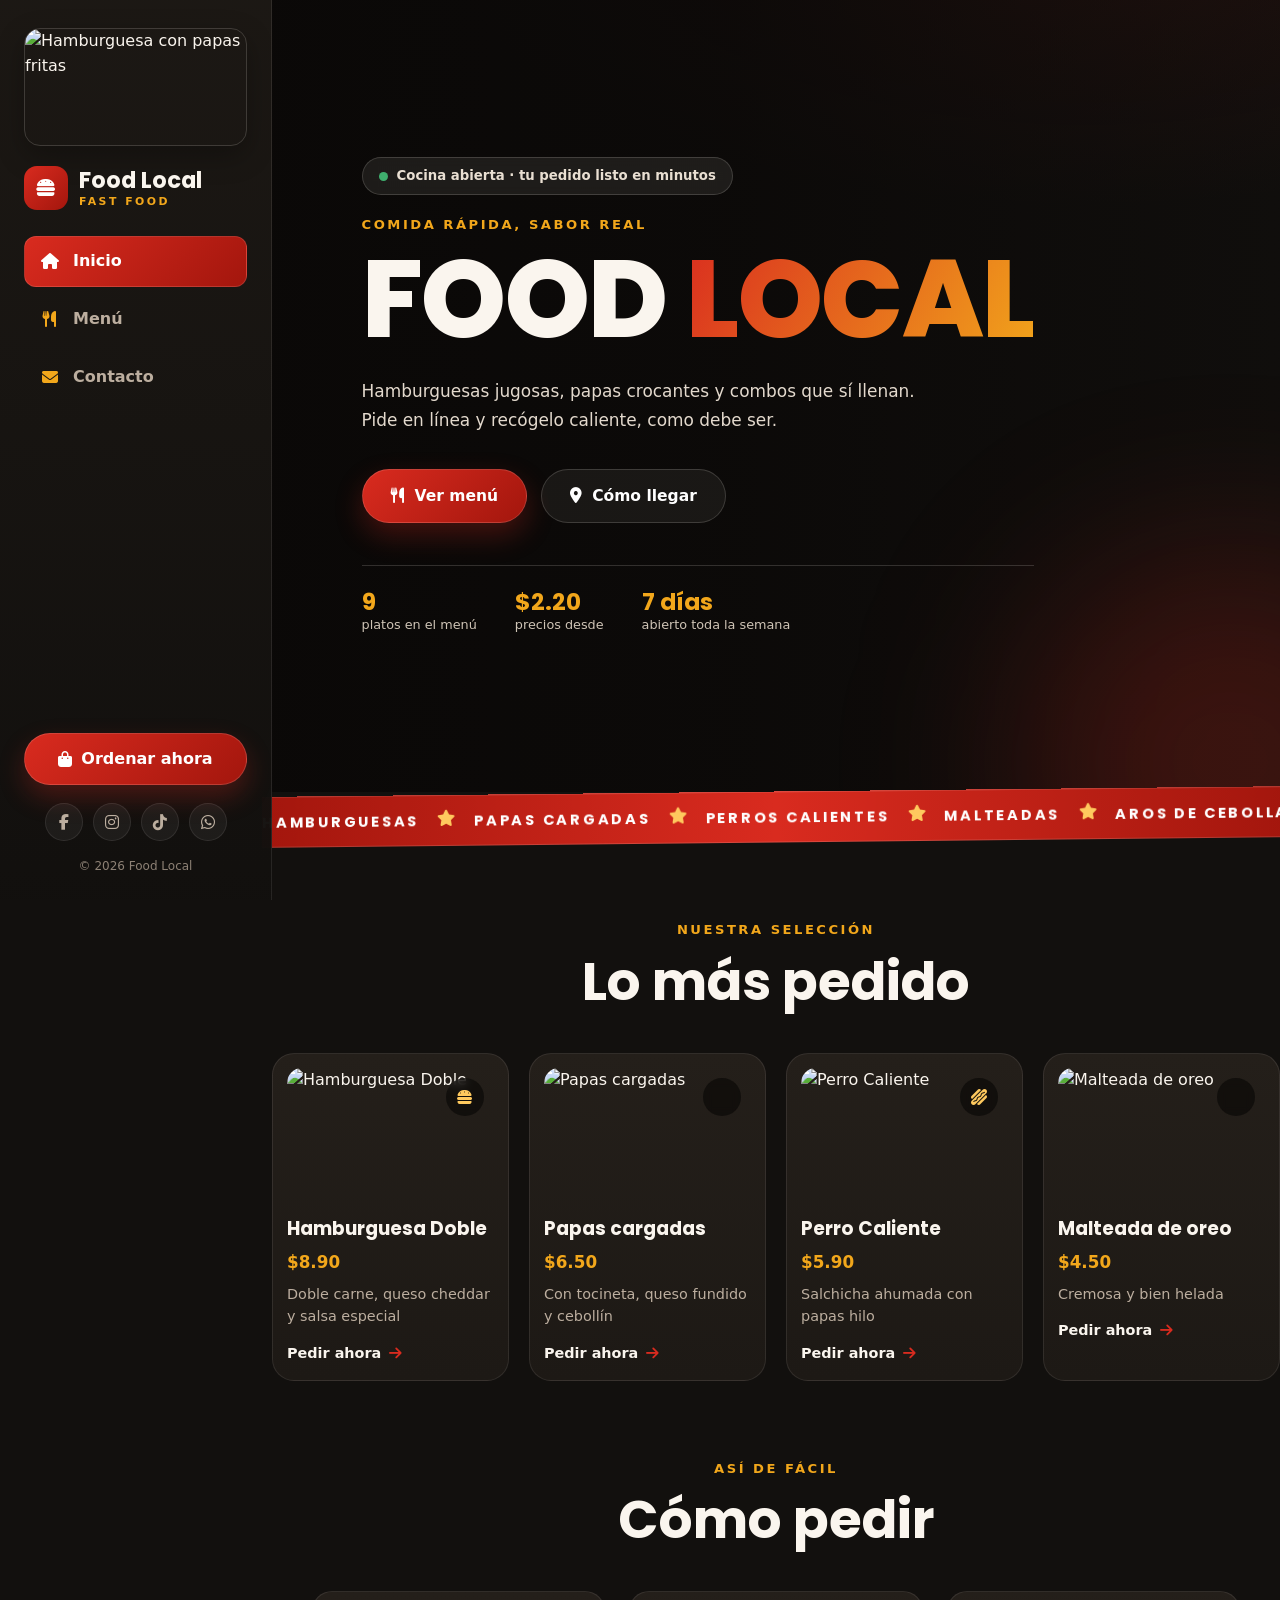
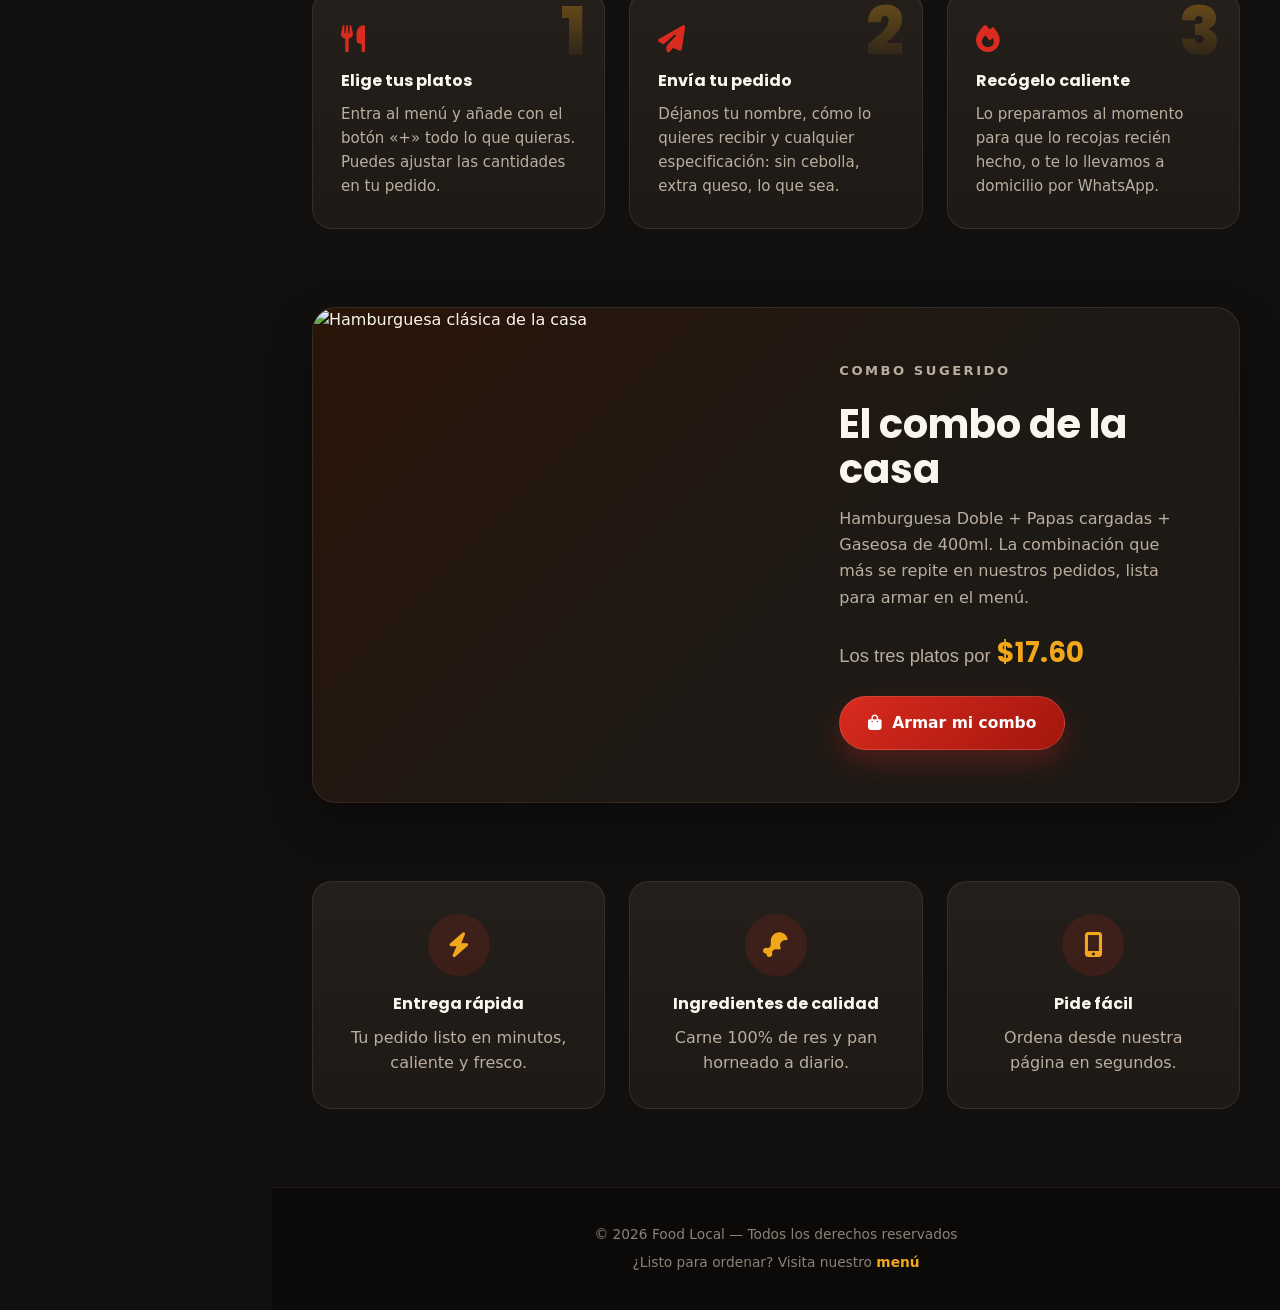
==== commit 5570a9a8: "Reestructura v2: fotos reales en todo el menú, nuevas secciones (cinta, cómo pedir, combo) y animaci" ====
--- a/index.html
+++ b/index.html
@@ -24,7 +24,7 @@
 <!-- ===================== SIDEBAR ===================== -->
 <aside class="sidebar">
   <div>
-    <img class="sidebar__foto" src="https://espanol.hartfordhealthcare.org/image%20library/05e432b1-643f-4c2e-88e9-33ad09b8bb7d/unassigned/fast-food-restaurants.jpeg" alt="Hamburguesa con papas y malteada">
+    <img class="sidebar__foto" src="https://images.unsplash.com/photo-1551782450-a2132b4ba21d?auto=format&fit=crop&w=800&q=80" alt="Hamburguesa con papas fritas">
     <div class="sidebar__logo">
       <i class="fa-solid fa-burger"></i>
       <h1><a href="index.html">Food Local</a><small>Fast Food</small></h1>
@@ -54,8 +54,10 @@
 <!-- ===================== CONTENIDO PRINCIPAL ===================== -->
 <main class="principal">
 
+  <!-- HERO -->
   <section class="hero">
     <div class="hero__contenido">
+      <p class="hero__badge"><span class="punto"></span>Cocina abierta · tu pedido listo en minutos</p>
       <p class="eyebrow">Comida rápida, sabor real</p>
       <h2>FOOD <span>LOCAL</span></h2>
       <p class="desc">Hamburguesas jugosas, papas crocantes y combos que sí llenan. Pide en línea y recógelo caliente, como debe ser.</p>
@@ -63,13 +65,26 @@
         <a href="menu.html" class="btn"><i class="fa-solid fa-utensils"></i>Ver menú</a>
         <a href="contacto.html" class="btn btn--fantasma"><i class="fa-solid fa-location-dot"></i>Cómo llegar</a>
       </div>
-    </div>
-  </section>
+      <div class="hero__datos">
+        <div><strong>9</strong><span>platos en el menú</span></div>
+        <div><strong>$2.20</strong><span>precios desde</span></div>
+        <div><strong>7 días</strong><span>abierto toda la semana</span></div>
+      </div>
+    </div>
+  </section>
+
+  <!-- CINTA EN MOVIMIENTO -->
+  <div class="cinta" aria-hidden="true">
+    <div class="cinta__pista">
+      <span>HAMBURGUESAS</span><i class="fa-solid fa-star"></i><span>PAPAS CARGADAS</span><i class="fa-solid fa-star"></i><span>PERROS CALIENTES</span><i class="fa-solid fa-star"></i><span>MALTEADAS</span><i class="fa-solid fa-star"></i><span>AROS DE CEBOLLA</span><i class="fa-solid fa-star"></i><span>BROWNIE CON HELADO</span><i class="fa-solid fa-star"></i>
+      <span>HAMBURGUESAS</span><i class="fa-solid fa-star"></i><span>PAPAS CARGADAS</span><i class="fa-solid fa-star"></i><span>PERROS CALIENTES</span><i class="fa-solid fa-star"></i><span>MALTEADAS</span><i class="fa-solid fa-star"></i><span>AROS DE CEBOLLA</span><i class="fa-solid fa-star"></i><span>BROWNIE CON HELADO</span><i class="fa-solid fa-star"></i>
+    </div>
+  </div>
 
   <!-- GALERÍA DE PLATOS -->
   <section class="seccion" style="padding-bottom:0;">
     <div class="contenedor">
-      <div class="seccion__titulo">
+      <div class="seccion__titulo revelar">
         <p class="eyebrow">Nuestra selección</p>
         <h3>Lo más pedido</h3>
       </div>
@@ -77,40 +92,40 @@
   </section>
 
   <section class="galeria">
-    <div class="plato plato--1">
+    <div class="plato plato--1 revelar">
       <i class="fa-solid fa-burger icono-plato"></i>
       <div class="plato__info">
-        <a href="menu.html"><img src="https://espanol.hartfordhealthcare.org/image%20library/05e432b1-643f-4c2e-88e9-33ad09b8bb7d/unassigned/fast-food-restaurants.jpeg" alt="Hamburguesa Doble"></a>
+        <a href="menu.html"><img src="https://images.unsplash.com/photo-1553979459-d2229ba7433b?auto=format&fit=crop&w=900&q=80" alt="Hamburguesa Doble" loading="lazy"></a>
         <h4>Hamburguesa Doble</h4>
         <span>$8.90</span>
         <p>Doble carne, queso cheddar y salsa especial</p>
         <a class="plato__pedir" href="menu.html">Pedir ahora <i class="fa-solid fa-arrow-right"></i></a>
       </div>
     </div>
-    <div class="plato plato--2">
+    <div class="plato plato--2 revelar revelar--1">
       <i class="fa-solid fa-french-fries icono-plato"></i>
       <div class="plato__info">
-        <a href="menu.html"><img src="https://encrypted-tbn0.gstatic.com/images?q=tbn:ANd9GcT3cqXTqRUMLAk2giXfGN7EXpndIeaY9xsa-VoioXNMzlYzjQ6WgIEt0pzm&s=10" alt="Papas cargadas"></a>
+        <a href="menu.html"><img src="https://images.unsplash.com/photo-1576107232684-1279f390859f?auto=format&fit=crop&w=900&q=80" alt="Papas cargadas" loading="lazy"></a>
         <h4>Papas cargadas</h4>
         <span>$6.50</span>
         <p>Con tocineta, queso fundido y cebollín</p>
         <a class="plato__pedir" href="menu.html">Pedir ahora <i class="fa-solid fa-arrow-right"></i></a>
       </div>
     </div>
-    <div class="plato plato--3">
+    <div class="plato plato--3 revelar revelar--2">
       <i class="fa-solid fa-hotdog icono-plato"></i>
       <div class="plato__info">
-        <a href="menu.html"><img src="https://encrypted-tbn0.gstatic.com/images?q=tbn:ANd9GcQVmT1IvXoxsMyOHqMV9Sb8t4myD34VxSUqww2esH6hLbySJdeYUXW0nZE&s=10" alt="Perro Caliente"></a>
+        <a href="menu.html"><img src="https://images.unsplash.com/photo-1612392062631-94dd858cba88?auto=format&fit=crop&w=900&q=80" alt="Perro Caliente" loading="lazy"></a>
         <h4>Perro Caliente</h4>
         <span>$5.90</span>
         <p>Salchicha ahumada con papas hilo</p>
         <a class="plato__pedir" href="menu.html">Pedir ahora <i class="fa-solid fa-arrow-right"></i></a>
       </div>
     </div>
-    <div class="plato plato--4">
+    <div class="plato plato--4 revelar revelar--3">
       <i class="fa-solid fa-cup-straw icono-plato"></i>
       <div class="plato__info">
-        <a href="menu.html"><img src="https://encrypted-tbn0.gstatic.com/images?q=tbn:ANd9GcRugWHSREF78fNsF4wAgELk_NDmMWH49yZ2ucUI-K9c3xqewybtHkeAC8I&s=10" alt="Malteada de oreo"></a>
+        <a href="menu.html"><img src="https://images.unsplash.com/photo-1572490122747-3968b75cc699?auto=format&fit=crop&w=900&q=80" alt="Malteada de oreo" loading="lazy"></a>
         <h4>Malteada de oreo</h4>
         <span>$4.50</span>
         <p>Cremosa y bien helada</p>
@@ -119,21 +134,69 @@
     </div>
   </section>
 
+  <!-- CÓMO PEDIR -->
+  <section class="seccion">
+    <div class="contenedor">
+      <div class="seccion__titulo revelar">
+        <p class="eyebrow">Así de fácil</p>
+        <h3>Cómo pedir</h3>
+      </div>
+      <div class="pasos">
+        <div class="paso revelar">
+          <span class="paso__num">1</span>
+          <i class="fa-solid fa-utensils"></i>
+          <h4>Elige tus platos</h4>
+          <p>Entra al menú y añade con el botón «+» todo lo que quieras. Puedes ajustar las cantidades en tu pedido.</p>
+        </div>
+        <div class="paso revelar revelar--1">
+          <span class="paso__num">2</span>
+          <i class="fa-solid fa-paper-plane"></i>
+          <h4>Envía tu pedido</h4>
+          <p>Déjanos tu nombre, cómo lo quieres recibir y cualquier especificación: sin cebolla, extra queso, lo que sea.</p>
+        </div>
+        <div class="paso revelar revelar--2">
+          <span class="paso__num">3</span>
+          <i class="fa-solid fa-fire"></i>
+          <h4>Recógelo caliente</h4>
+          <p>Lo preparamos al momento para que lo recojas recién hecho, o te lo llevamos a domicilio por WhatsApp.</p>
+        </div>
+      </div>
+    </div>
+  </section>
+
+  <!-- COMBO DE LA CASA -->
+  <section class="seccion" style="padding-top:0;">
+    <div class="contenedor">
+      <div class="combo revelar">
+        <div class="combo__img">
+          <img src="https://images.unsplash.com/photo-1571091718767-18b5b1457add?auto=format&fit=crop&w=1100&q=80" alt="Hamburguesa clásica de la casa" loading="lazy">
+        </div>
+        <div class="combo__contenido">
+          <p class="eyebrow">Combo sugerido</p>
+          <h3>El combo de la casa</h3>
+          <p>Hamburguesa Doble + Papas cargadas + Gaseosa de 400ml. La combinación que más se repite en nuestros pedidos, lista para armar en el menú.</p>
+          <p class="combo__precio">Los tres platos por<strong>$17.60</strong></p>
+          <a href="menu.html" class="btn"><i class="fa-solid fa-bag-shopping"></i>Armar mi combo</a>
+        </div>
+      </div>
+    </div>
+  </section>
+
   <!-- DESTACADOS -->
-  <section class="seccion">
+  <section class="seccion" style="padding-top:0;">
     <div class="contenedor">
       <div class="destacados">
-        <div class="destacado">
+        <div class="destacado revelar">
           <i class="fa-solid fa-bolt"></i>
           <h4>Entrega rápida</h4>
           <p>Tu pedido listo en minutos, caliente y fresco.</p>
         </div>
-        <div class="destacado">
+        <div class="destacado revelar revelar--1">
           <i class="fa-solid fa-drumstick-bite"></i>
           <h4>Ingredientes de calidad</h4>
           <p>Carne 100% de res y pan horneado a diario.</p>
         </div>
-        <div class="destacado">
+        <div class="destacado revelar revelar--2">
           <i class="fa-solid fa-mobile-screen-button"></i>
           <h4>Pide fácil</h4>
           <p>Ordena desde nuestra página en segundos.</p>
@@ -142,7 +205,7 @@
     </div>
   </section>
 
-  <!-- PIE / BOTÓN FINAL -->
+  <!-- PIE -->
   <footer class="pie-final">
     <p>&copy; 2026 Food Local — Todos los derechos reservados</p>
     <p>¿Listo para ordenar? Visita nuestro <a href="menu.html">menú</a></p>
--- a/css/style.css
+++ b/css/style.css
@@ -646,3 +646,222 @@
         animation-duration: 0.01ms !important;
     }
 }
+
+/* =========================================================
+   V2 · REESTRUCTURA Y ANIMACIONES
+   ========================================================= */
+
+/* ---------- Keyframes ---------- */
+@keyframes entrada {
+    from { opacity: 0; transform: translateY(26px); }
+    to   { opacity: 1; transform: translateY(0); }
+}
+@keyframes acercar {
+    from { transform: scale(1) translateX(0); }
+    to   { transform: scale(1.09) translateX(-1.5%); }
+}
+@keyframes cinta-mover {
+    from { transform: translateX(0); }
+    to   { transform: translateX(-50%); }
+}
+@keyframes pulso {
+    0%   { box-shadow: 0 0 0 0 rgba(63, 175, 110, 0.55); }
+    70%  { box-shadow: 0 0 0 8px rgba(63, 175, 110, 0); }
+    100% { box-shadow: 0 0 0 0 rgba(63, 175, 110, 0); }
+}
+@keyframes aparecer {
+    from { opacity: 0; transform: translateX(14px); }
+    to   { opacity: 1; transform: translateX(0); }
+}
+@keyframes pop {
+    0% { transform: scale(1); }
+    40% { transform: scale(1.28) rotate(-8deg); }
+    100% { transform: scale(1.12); }
+}
+
+/* ---------- Hero con fondo animado (Ken Burns) ---------- */
+.hero {
+    background: linear-gradient(90deg, rgba(10, 8, 7, 0.96) 0%, rgba(10, 8, 7, 0.78) 46%, rgba(10, 8, 7, 0.25) 100%);
+    isolation: isolate;
+}
+.hero::before {
+    content: "";
+    position: absolute;
+    inset: 0;
+    z-index: -1;
+    background: url("https://images.unsplash.com/photo-1568901346375-23c9450c58cd?auto=format&fit=crop&w=1800&q=85") center / cover;
+    animation: acercar 22s ease-in-out infinite alternate;
+}
+.hero__contenido > * { animation: entrada 0.85s cubic-bezier(0.22, 0.8, 0.32, 1) both; }
+.hero__contenido > *:nth-child(2) { animation-delay: 0.10s; }
+.hero__contenido > *:nth-child(3) { animation-delay: 0.20s; }
+.hero__contenido > *:nth-child(4) { animation-delay: 0.30s; }
+.hero__contenido > *:nth-child(5) { animation-delay: 0.42s; }
+
+.hero__badge {
+    display: inline-flex;
+    align-items: center;
+    gap: 9px;
+    padding: 8px 16px;
+    border-radius: 100px;
+    background: rgba(250, 245, 238, 0.08);
+    border: 1px solid var(--borde-fuerte);
+    backdrop-filter: blur(6px);
+    font-size: 0.83rem;
+    font-weight: 600;
+    color: #e9dfd2;
+    margin-bottom: 20px;
+}
+.hero__badge .punto {
+    width: 9px; height: 9px;
+    border-radius: 50%;
+    background: var(--verde);
+    animation: pulso 1.8s ease-out infinite;
+}
+.hero__datos {
+    display: flex;
+    flex-wrap: wrap;
+    gap: 14px 38px;
+    margin-top: 42px;
+    padding-top: 24px;
+    border-top: 1px solid rgba(250, 245, 238, 0.16);
+}
+.hero__datos div { display: flex; flex-direction: column; }
+.hero__datos strong { font-family: var(--fuente-titulo); font-size: 1.45rem; color: var(--ambar); line-height: 1.1; }
+.hero__datos span { font-size: 0.8rem; color: #cfc4b6; }
+
+/* ---------- Cinta en movimiento ---------- */
+.cinta {
+    overflow: hidden;
+    background: linear-gradient(90deg, var(--brasa-oscura), var(--brasa), var(--brasa-oscura));
+    border-block: 1px solid rgba(255, 255, 255, 0.14);
+    padding: 13px 0;
+    transform: rotate(-0.6deg) scale(1.02);
+}
+.cinta__pista {
+    display: flex;
+    width: max-content;
+    animation: cinta-mover 30s linear infinite;
+}
+.cinta:hover .cinta__pista { animation-play-state: paused; }
+.cinta__pista span {
+    font-family: var(--fuente-titulo);
+    font-weight: 700;
+    letter-spacing: 2.5px;
+    font-size: 0.9rem;
+    color: #fff;
+    white-space: nowrap;
+    padding-right: 18px;
+}
+.cinta__pista i { color: var(--ambar-suave); padding-right: 18px; }
+
+/* ---------- Aparición al hacer scroll ---------- */
+.js .revelar {
+    opacity: 0;
+    transform: translateY(28px);
+    transition: opacity 0.7s ease, transform 0.7s cubic-bezier(0.22, 0.8, 0.32, 1);
+}
+.js .revelar--1 { transition-delay: 0.08s; }
+.js .revelar--2 { transition-delay: 0.16s; }
+.js .revelar--3 { transition-delay: 0.24s; }
+.js .revelar.visible { opacity: 1; transform: translateY(0); }
+
+/* ---------- Cómo pedir (pasos) ---------- */
+.pasos { display: grid; grid-template-columns: repeat(3, minmax(0, 1fr)); gap: 24px; }
+.paso {
+    position: relative;
+    padding: 34px 28px 30px;
+    background: linear-gradient(180deg, var(--panel-2), var(--panel));
+    border: 1px solid var(--borde);
+    border-radius: 20px;
+    overflow: hidden;
+    transition: transform 0.25s ease, border-color 0.25s ease;
+}
+.paso:hover { transform: translateY(-5px); border-color: rgba(242, 167, 27, 0.5); }
+.paso__num {
+    position: absolute;
+    top: 6px; right: 18px;
+    font-family: var(--fuente-titulo);
+    font-size: 4.2rem;
+    font-weight: 800;
+    line-height: 1;
+    background: linear-gradient(180deg, rgba(242, 167, 27, 0.35), rgba(242, 167, 27, 0.02));
+    -webkit-background-clip: text;
+    background-clip: text;
+    color: transparent;
+}
+.paso > i { font-size: 1.7rem; color: var(--brasa); margin-bottom: 16px; }
+.paso h4 { font-family: var(--fuente-titulo); margin-bottom: 8px; }
+.paso p { color: var(--texto-suave); line-height: 1.6; font-size: 0.94rem; }
+
+/* ---------- Banner combo ---------- */
+.combo {
+    display: grid;
+    grid-template-columns: minmax(0, 1.05fr) minmax(0, 1fr);
+    border-radius: 24px;
+    overflow: hidden;
+    border: 1px solid var(--borde);
+    background: linear-gradient(135deg, #2a1408, var(--panel) 58%);
+    box-shadow: var(--sombra);
+}
+.combo__img { overflow: hidden; min-height: 300px; }
+.combo__img img { width: 100%; height: 100%; object-fit: cover; transition: transform 0.6s ease; }
+.combo:hover .combo__img img { transform: scale(1.06); }
+.combo__contenido { padding: clamp(28px, 4.5vw, 52px); display: flex; flex-direction: column; justify-content: center; align-items: flex-start; }
+.combo__contenido h3 { font-family: var(--fuente-titulo); font-size: clamp(1.7rem, 3.4vw, 2.5rem); line-height: 1.12; margin-bottom: 14px; }
+.combo__contenido p { color: var(--texto-suave); line-height: 1.65; margin-bottom: 20px; }
+.combo__precio { font-family: var(--fuente-titulo); font-size: 1.15rem; margin-bottom: 24px; }
+.combo__precio strong { color: var(--ambar); font-size: 1.7rem; margin-left: 6px; }
+
+/* ---------- Menú reestructurado: tarjetas con foto ---------- */
+.menu-grid { display: grid; grid-template-columns: repeat(2, minmax(0, 1fr)); gap: 15px; }
+.plato-item {
+    flex-direction: column;
+    align-items: stretch;
+    gap: 0;
+    padding: 12px;
+    margin-bottom: 0;
+}
+.plato-item__foto {
+    width: 100%;
+    aspect-ratio: 16 / 8.5;
+    object-fit: cover;
+    border-radius: 12px;
+    margin-bottom: 13px;
+    transition: transform 0.45s ease;
+}
+.plato-item:hover .plato-item__foto { transform: scale(1.025); }
+.plato-item__fila { display: flex; align-items: center; gap: 12px; width: 100%; }
+.plato-item__agregar.agregado { animation: pop 0.35s ease; }
+
+/* El panel refleja cada cambio con una pequeña entrada */
+.pedido-item { animation: aparecer 0.35s ease both; }
+.mensaje-confirmacion.visible { animation: entrada 0.45s ease both; }
+
+/* ---------- Contacto: banner fotográfico ---------- */
+.contacto-banner {
+    height: 215px;
+    border-radius: 22px;
+    overflow: hidden;
+    margin-bottom: 30px;
+    border: 1px solid var(--borde);
+    box-shadow: var(--sombra);
+}
+.contacto-banner img { width: 100%; height: 100%; object-fit: cover; transition: transform 0.6s ease; }
+.contacto-banner:hover img { transform: scale(1.05); }
+
+/* ---------- Responsive v2 ---------- */
+@media (max-width: 1100px) {
+    .pasos { grid-template-columns: 1fr; }
+    .combo { grid-template-columns: 1fr; }
+    .combo__img { min-height: 230px; max-height: 300px; }
+}
+@media (max-width: 700px) {
+    .menu-grid { grid-template-columns: 1fr; }
+    .hero__datos { gap: 12px 26px; }
+    .contacto-banner { height: 165px; }
+}
+@media (prefers-reduced-motion: reduce) {
+    .hero::before, .cinta__pista, .hero__badge .punto { animation: none !important; }
+    .js .revelar { opacity: 1; transform: none; }
+}
